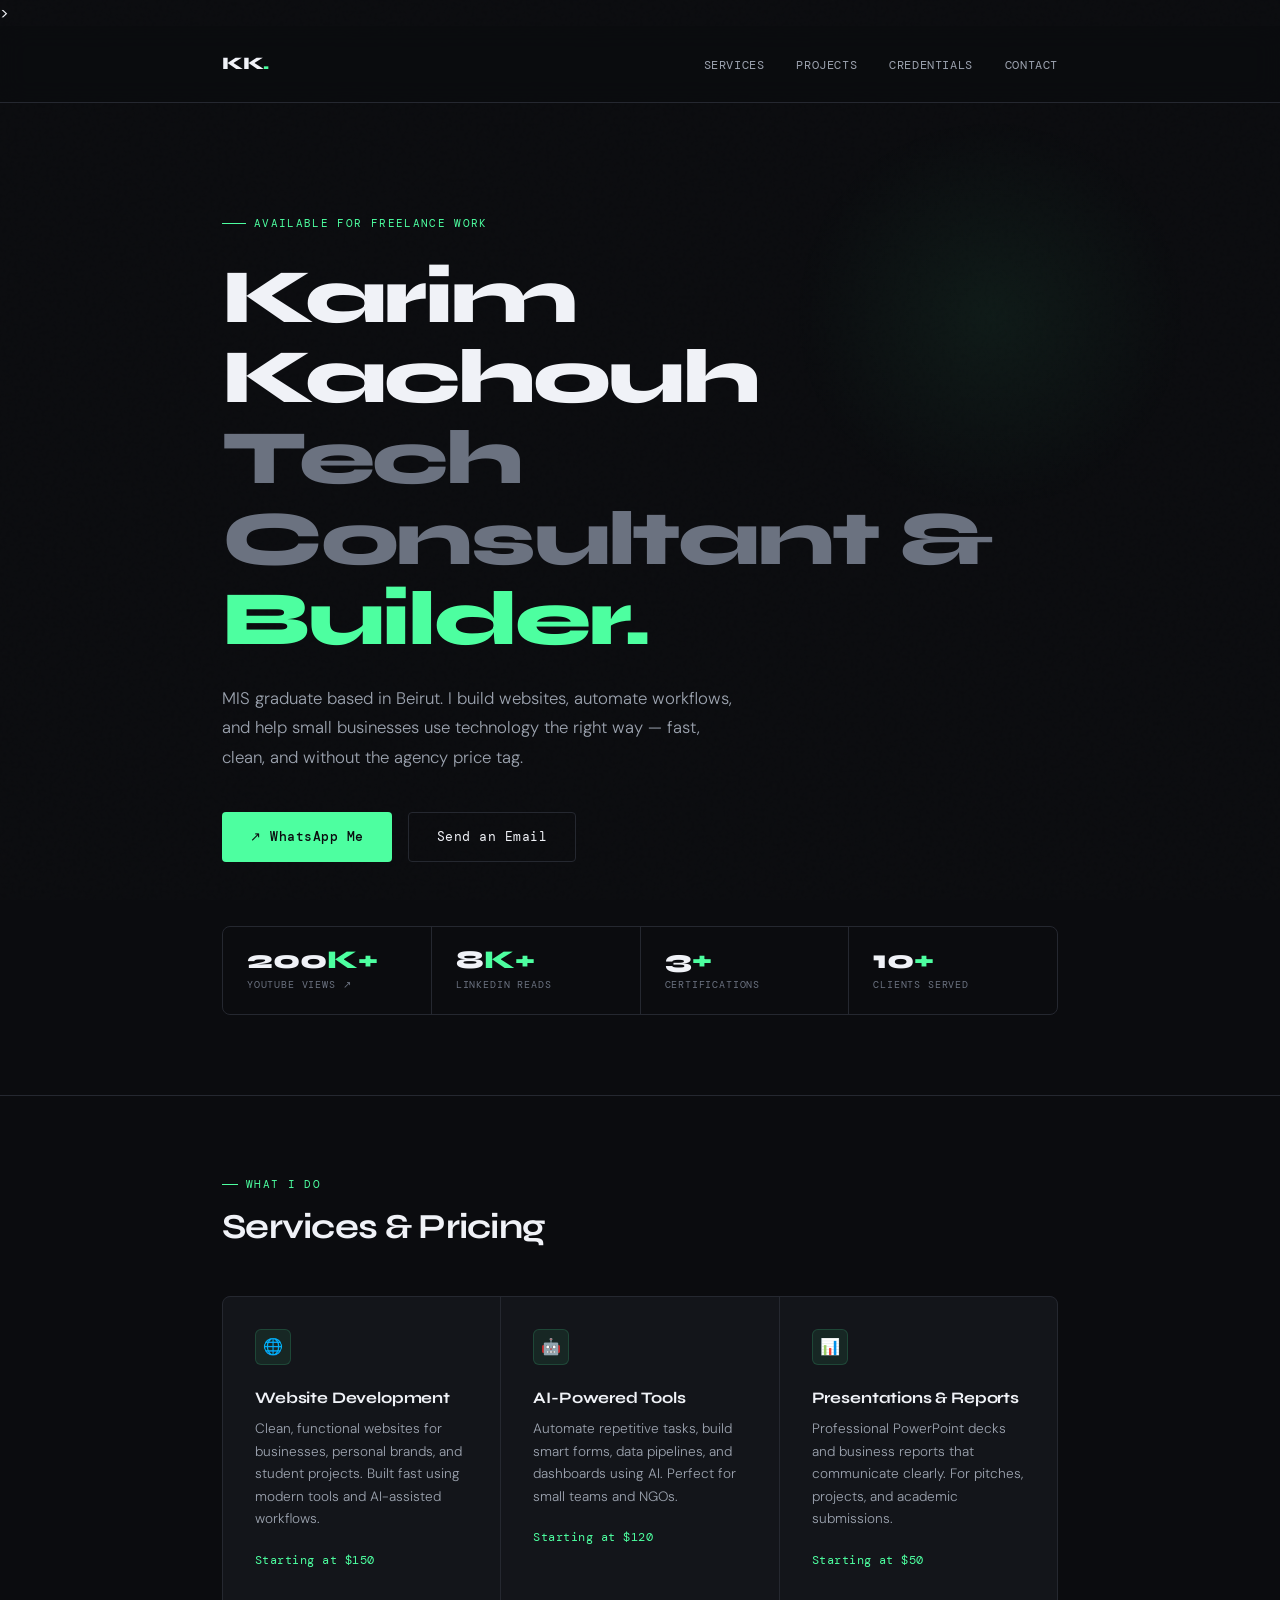
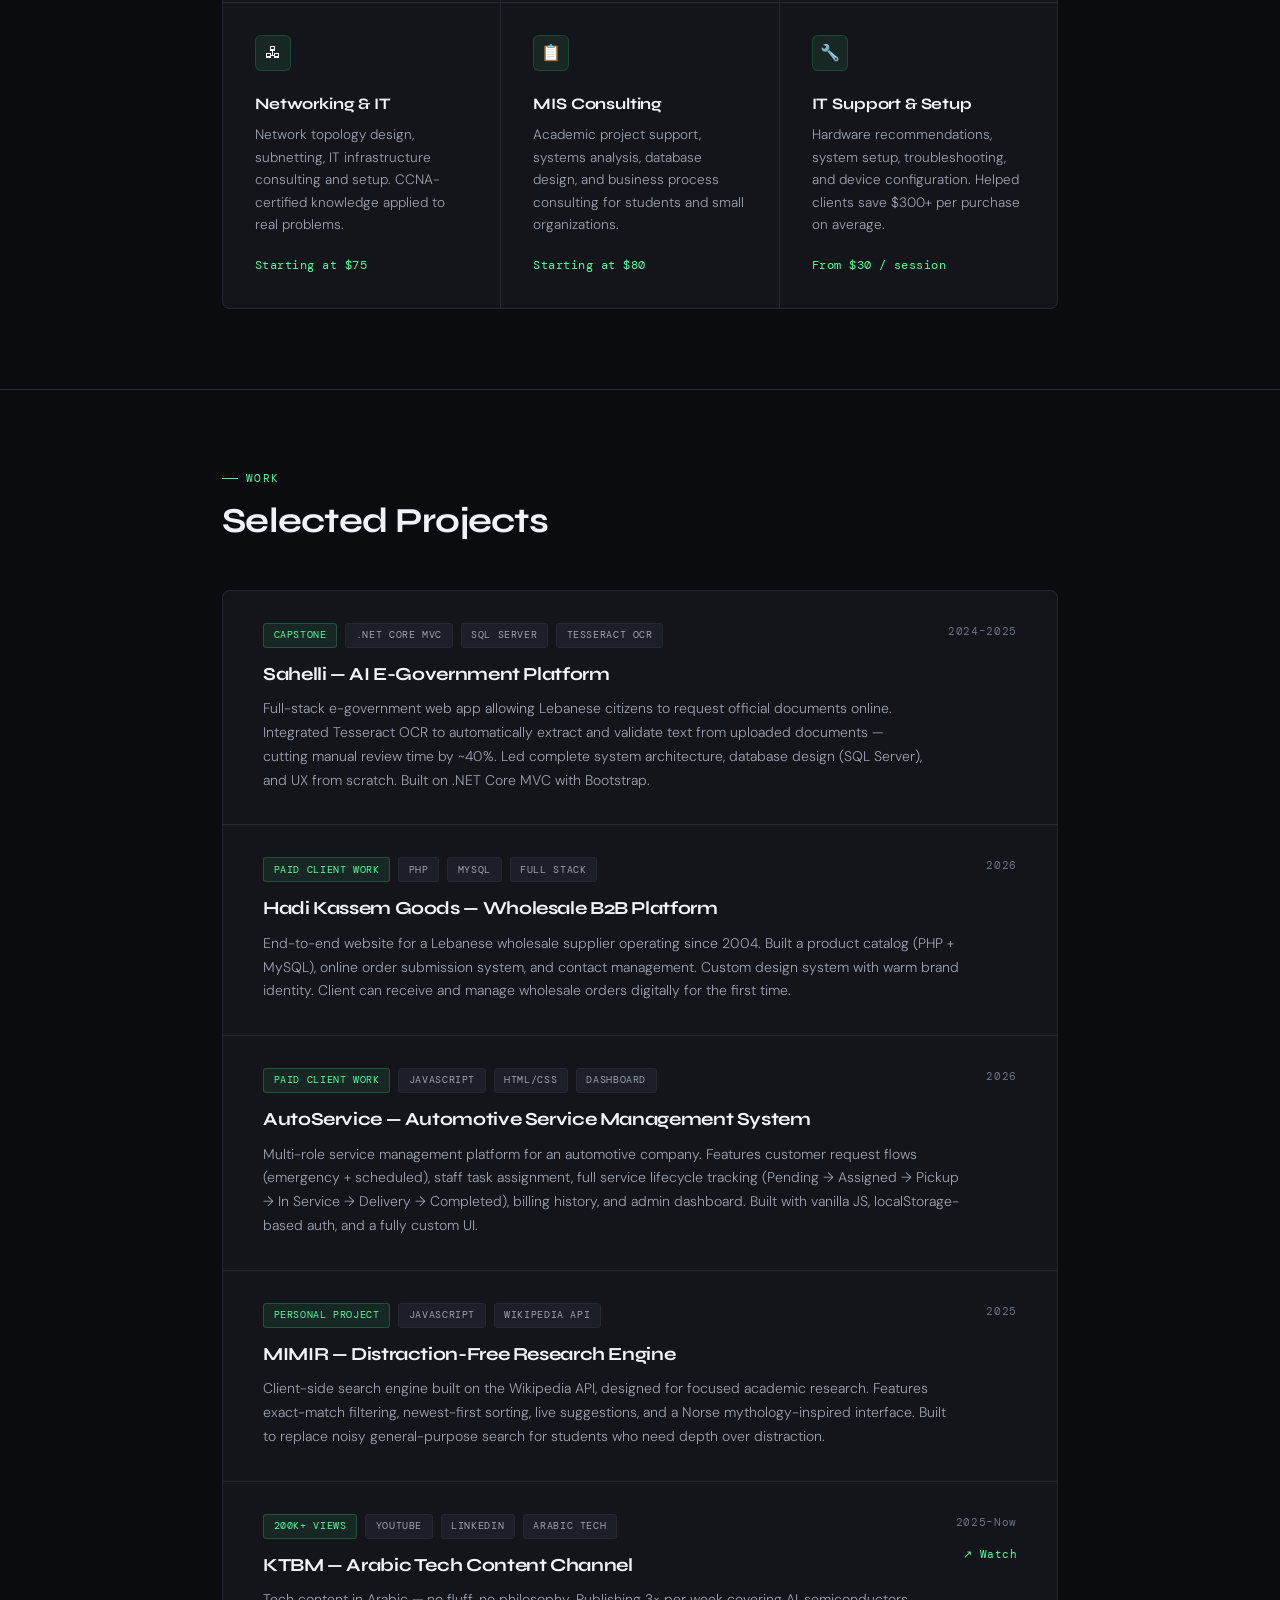
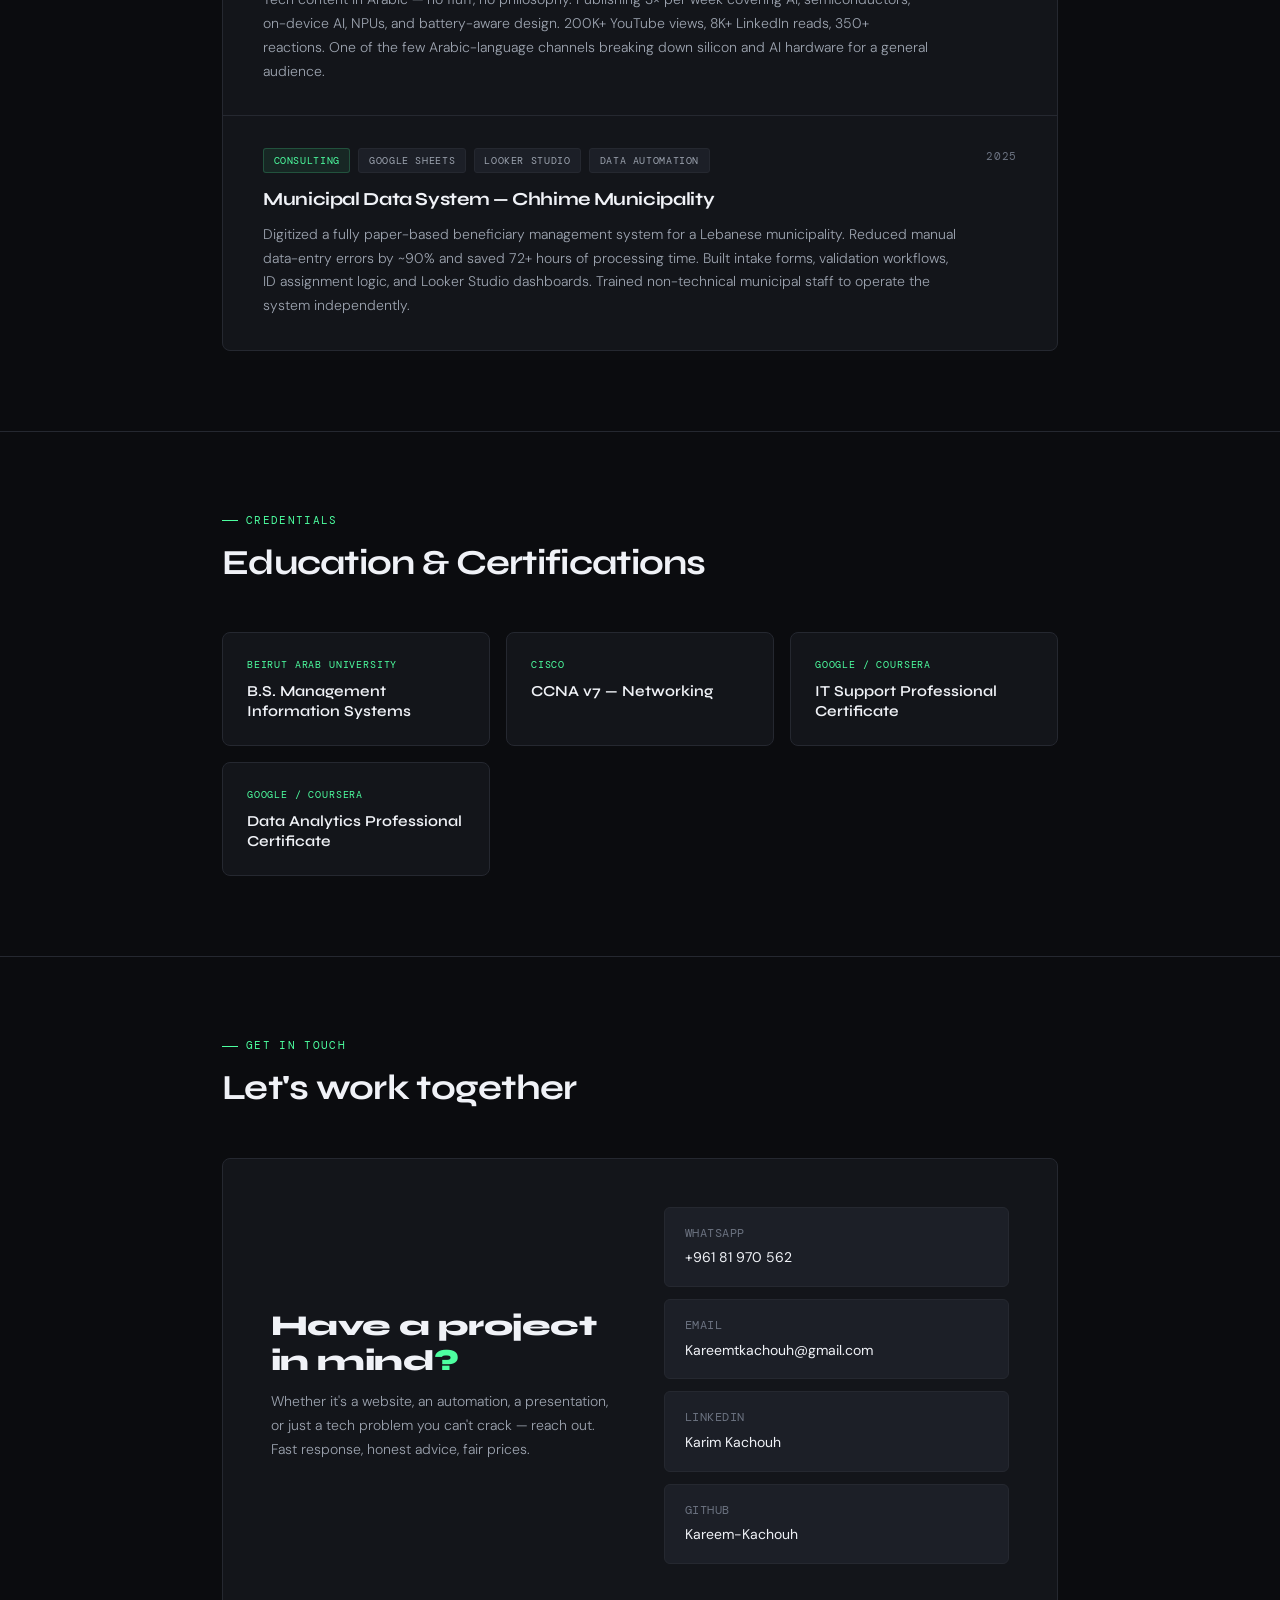
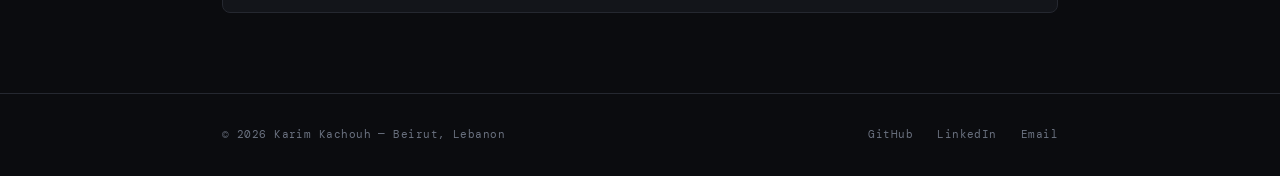
==== index.html @ 9928699d "Add files via upload" ====
<!DOCTYPE html>
<html lang="en">
<head>
<meta charset="UTF-8">
<meta name="viewport" content="width=device-width, initial-scale=1.0">
<title>Karim Kachouh — Tech Consultant</title>
<link rel="preconnect" href="https://fonts.googleapis.com">
<link href="https://fonts.googleapis.com/css2?family=Syne:wght@400;600;700;800&family=DM+Mono:ital,wght@0,400;0,500;1,400&family=DM+Sans:ital,wght@0,300;0,400;0,500;1,300&display=swap" rel="stylesheet">

<style>
  :root {
    --bg: #0B0C0F;
    --surface: #13151A;
    --surface2: #1C1F27;
    --border: #252830;
    --accent: #4DFFA0;
    --accent2: #4D9FFF;
    --text: #F0F2F7;
    --muted: #6B7280;
    --muted2: #9CA3AF;
  }

  *, *::before, *::after { box-sizing: border-box; margin: 0; padding: 0; }

  html { scroll-behavior: smooth; }

  body {
    background: var(--bg);
    color: var(--text);
    font-family: 'DM Sans', sans-serif;
    font-size: 16px;
    line-height: 1.6;
    overflow-x: hidden;
  }

  /* Noise overlay */
  body::before {
    content: '';
    position: fixed;
    inset: 0;
    background-image: url("data:image/svg+xml,%3Csvg viewBox='0 0 256 256' xmlns='http://www.w3.org/2000/svg'%3E%3Cfilter id='noise'%3E%3CfeTurbulence type='fractalNoise' baseFrequency='0.9' numOctaves='4' stitchTiles='stitch'/%3E%3C/filter%3E%3Crect width='100%25' height='100%25' filter='url(%23noise)' opacity='0.04'/%3E%3C/svg%3E");
    pointer-events: none;
    z-index: 0;
    opacity: 0.4;
  }

  .container {
    max-width: 900px;
    margin: 0 auto;
    padding: 0 2rem;
    position: relative;
    z-index: 1;
  }

  /* NAV */
  nav {
    padding: 1.5rem 0;
    border-bottom: 1px solid var(--border);
    position: sticky;
    top: 0;
    background: rgba(11,12,15,0.92);
    backdrop-filter: blur(12px);
    z-index: 100;
  }

  nav .container {
    display: flex;
    justify-content: space-between;
    align-items: center;
  }

  .nav-logo {
    font-family: 'Syne', sans-serif;
    font-weight: 800;
    font-size: 1.1rem;
    color: var(--text);
    text-decoration: none;
    letter-spacing: -0.02em;
  }

  .nav-logo span { color: var(--accent); }

  .nav-links {
    display: flex;
    gap: 2rem;
    list-style: none;
  }

  .nav-links a {
    font-family: 'DM Mono', monospace;
    font-size: 0.75rem;
    color: var(--muted2);
    text-decoration: none;
    letter-spacing: 0.05em;
    text-transform: uppercase;
    transition: color 0.2s;
  }

  .nav-links a:hover { color: var(--accent); }

  /* HERO */
  .hero {
    padding: 7rem 0 5rem;
    position: relative;
  }

  .hero-tag {
    font-family: 'DM Mono', monospace;
    font-size: 0.7rem;
    color: var(--accent);
    letter-spacing: 0.12em;
    text-transform: uppercase;
    margin-bottom: 1.5rem;
    display: flex;
    align-items: center;
    gap: 0.5rem;
  }

  .hero-tag::before {
    content: '';
    width: 24px;
    height: 1px;
    background: var(--accent);
    display: inline-block;
  }

  h1 {
    font-family: 'Syne', sans-serif;
    font-size: clamp(2.8rem, 6vw, 5rem);
    font-weight: 800;
    line-height: 1.05;
    letter-spacing: -0.03em;
    margin-bottom: 1.5rem;
  }

  h1 .line2 {
    color: var(--muted);
  }

  h1 .highlight {
    color: var(--accent);
    position: relative;
  }

  .hero-desc {
    font-size: 1.05rem;
    color: var(--muted2);
    max-width: 520px;
    line-height: 1.75;
    margin-bottom: 2.5rem;
    font-weight: 300;
  }

  .hero-cta {
    display: flex;
    gap: 1rem;
    flex-wrap: wrap;
  }

  .btn-primary {
    display: inline-flex;
    align-items: center;
    gap: 0.5rem;
    background: var(--accent);
    color: #0B0C0F;
    font-family: 'DM Mono', monospace;
    font-size: 0.8rem;
    font-weight: 500;
    letter-spacing: 0.04em;
    padding: 0.85rem 1.75rem;
    border-radius: 4px;
    text-decoration: none;
    transition: all 0.2s;
  }

  .btn-primary:hover {
    background: #33FF8A;
    transform: translateY(-1px);
  }

  .btn-secondary {
    display: inline-flex;
    align-items: center;
    gap: 0.5rem;
    background: transparent;
    color: var(--text);
    font-family: 'DM Mono', monospace;
    font-size: 0.8rem;
    letter-spacing: 0.04em;
    padding: 0.85rem 1.75rem;
    border-radius: 4px;
    border: 1px solid var(--border);
    text-decoration: none;
    transition: all 0.2s;
  }

  .btn-secondary:hover {
    border-color: var(--muted2);
    transform: translateY(-1px);
  }

  /* STATS BAR */
  .stats-bar {
    display: flex;
    gap: 0;
    margin-top: 4rem;
    border: 1px solid var(--border);
    border-radius: 8px;
    overflow: hidden;
  }

  .stat {
    flex: 1;
    padding: 1.25rem 1.5rem;
    border-right: 1px solid var(--border);
  }

  .stat:last-child { border-right: none; }

  .stat-number {
    font-family: 'Syne', sans-serif;
    font-size: 1.6rem;
    font-weight: 800;
    color: var(--text);
    line-height: 1;
    margin-bottom: 0.3rem;
  }

  .stat-number span { color: var(--accent); }

  .stat-label {
    font-family: 'DM Mono', monospace;
    font-size: 0.65rem;
    color: var(--muted);
    text-transform: uppercase;
    letter-spacing: 0.08em;
  }

  /* SECTIONS */
  section {
    padding: 5rem 0;
    border-top: 1px solid var(--border);
  }

  .section-label {
    font-family: 'DM Mono', monospace;
    font-size: 0.7rem;
    color: var(--accent);
    letter-spacing: 0.12em;
    text-transform: uppercase;
    margin-bottom: 0.75rem;
    display: flex;
    align-items: center;
    gap: 0.5rem;
  }

  .section-label::before {
    content: '';
    width: 16px;
    height: 1px;
    background: var(--accent);
  }

  h2 {
    font-family: 'Syne', sans-serif;
    font-size: clamp(1.6rem, 3vw, 2.2rem);
    font-weight: 700;
    letter-spacing: -0.02em;
    margin-bottom: 3rem;
    line-height: 1.2;
  }

  /* SERVICES */
  .services-grid {
    display: grid;
    grid-template-columns: repeat(auto-fit, minmax(260px, 1fr));
    gap: 1px;
    background: var(--border);
    border: 1px solid var(--border);
    border-radius: 8px;
    overflow: hidden;
  }

  .service-card {
    background: var(--surface);
    padding: 2rem;
    transition: background 0.2s;
    position: relative;
  }

  .service-card:hover { background: var(--surface2); }

  .service-icon {
    width: 36px;
    height: 36px;
    border-radius: 6px;
    background: rgba(77,255,160,0.08);
    border: 1px solid rgba(77,255,160,0.15);
    display: flex;
    align-items: center;
    justify-content: center;
    margin-bottom: 1.25rem;
    font-size: 1rem;
  }

  .service-name {
    font-family: 'Syne', sans-serif;
    font-size: 1rem;
    font-weight: 700;
    margin-bottom: 0.5rem;
    letter-spacing: -0.01em;
  }

  .service-desc {
    font-size: 0.85rem;
    color: var(--muted2);
    line-height: 1.65;
    margin-bottom: 1.25rem;
    font-weight: 300;
  }

  .service-price {
    font-family: 'DM Mono', monospace;
    font-size: 0.75rem;
    color: var(--accent);
    letter-spacing: 0.04em;
  }

  /* PROJECTS */
  .projects-list {
    display: flex;
    flex-direction: column;
    gap: 1px;
    background: var(--border);
    border: 1px solid var(--border);
    border-radius: 8px;
    overflow: hidden;
  }

  .project-card {
    background: var(--surface);
    padding: 2rem 2.5rem;
    display: grid;
    grid-template-columns: 1fr auto;
    gap: 1.5rem;
    align-items: start;
    transition: background 0.2s;
    cursor: default;
  }

  .project-card:hover { background: var(--surface2); }

  .project-tag-row {
    display: flex;
    gap: 0.5rem;
    flex-wrap: wrap;
    margin-bottom: 0.75rem;
  }

  .tag {
    font-family: 'DM Mono', monospace;
    font-size: 0.65rem;
    letter-spacing: 0.06em;
    text-transform: uppercase;
    padding: 0.2rem 0.6rem;
    border-radius: 3px;
    background: var(--surface2);
    color: var(--muted2);
    border: 1px solid var(--border);
  }

  .tag.featured {
    background: rgba(77,255,160,0.08);
    color: var(--accent);
    border-color: rgba(77,255,160,0.2);
  }

  .project-name {
    font-family: 'Syne', sans-serif;
    font-size: 1.15rem;
    font-weight: 700;
    letter-spacing: -0.02em;
    margin-bottom: 0.5rem;
  }

  .project-desc {
    font-size: 0.875rem;
    color: var(--muted2);
    line-height: 1.7;
    font-weight: 300;
  }

  .project-meta {
    text-align: right;
    flex-shrink: 0;
  }

  .project-year {
    font-family: 'DM Mono', monospace;
    font-size: 0.7rem;
    color: var(--muted);
    letter-spacing: 0.06em;
  }

  /* CREDENTIALS */
  .creds-grid {
    display: grid;
    grid-template-columns: repeat(auto-fit, minmax(220px, 1fr));
    gap: 1rem;
  }

  .cred-card {
    background: var(--surface);
    border: 1px solid var(--border);
    border-radius: 8px;
    padding: 1.5rem;
    transition: border-color 0.2s;
  }

  .cred-card:hover { border-color: rgba(77,255,160,0.3); }

  .cred-issuer {
    font-family: 'DM Mono', monospace;
    font-size: 0.65rem;
    color: var(--accent);
    letter-spacing: 0.08em;
    text-transform: uppercase;
    margin-bottom: 0.5rem;
  }

  .cred-name {
    font-family: 'Syne', sans-serif;
    font-size: 0.95rem;
    font-weight: 600;
    line-height: 1.3;
  }

  /* CONTACT */
  .contact-block {
    background: var(--surface);
    border: 1px solid var(--border);
    border-radius: 8px;
    padding: 3rem;
    display: grid;
    grid-template-columns: 1fr 1fr;
    gap: 3rem;
    align-items: center;
  }

  .contact-heading {
    font-family: 'Syne', sans-serif;
    font-size: 1.8rem;
    font-weight: 800;
    letter-spacing: -0.02em;
    line-height: 1.2;
    margin-bottom: 0.75rem;
  }

  .contact-heading span { color: var(--accent); }

  .contact-sub {
    font-size: 0.875rem;
    color: var(--muted2);
    line-height: 1.7;
    font-weight: 300;
  }

  .contact-links {
    display: flex;
    flex-direction: column;
    gap: 0.75rem;
  }

  .contact-link {
    display: flex;
    align-items: center;
    gap: 1rem;
    padding: 1rem 1.25rem;
    background: var(--surface2);
    border: 1px solid var(--border);
    border-radius: 6px;
    text-decoration: none;
    color: var(--text);
    transition: all 0.2s;
  }

  .contact-link:hover {
    border-color: rgba(77,255,160,0.3);
    transform: translateX(4px);
  }

  .contact-link-icon {
    font-size: 1.1rem;
    width: 20px;
    text-align: center;
  }

  .contact-link-label {
    font-family: 'DM Mono', monospace;
    font-size: 0.75rem;
    color: var(--muted);
    letter-spacing: 0.04em;
    text-transform: uppercase;
    display: block;
    margin-bottom: 0.1rem;
  }

  .contact-link-value {
    font-size: 0.875rem;
    color: var(--text);
  }

  /* FOOTER */
  footer {
    padding: 2rem 0;
    border-top: 1px solid var(--border);
  }

  footer .container {
    display: flex;
    justify-content: space-between;
    align-items: center;
  }

  .footer-copy {
    font-family: 'DM Mono', monospace;
    font-size: 0.7rem;
    color: var(--muted);
    letter-spacing: 0.04em;
  }

  .footer-links {
    display: flex;
    gap: 1.5rem;
  }

  .footer-links a {
    font-family: 'DM Mono', monospace;
    font-size: 0.7rem;
    color: var(--muted);
    text-decoration: none;
    letter-spacing: 0.04em;
    transition: color 0.2s;
  }

  .footer-links a:hover { color: var(--accent); }

  /* ANIMATIONS */
  @keyframes fadeUp {
    from { opacity: 0; transform: translateY(20px); }
    to { opacity: 1; transform: translateY(0); }
  }

  .hero > .container > * {
    animation: fadeUp 0.6s ease forwards;
    opacity: 0;
  }

  .hero > .container > *:nth-child(1) { animation-delay: 0.1s; }
  .hero > .container > *:nth-child(2) { animation-delay: 0.2s; }
  .hero > .container > *:nth-child(3) { animation-delay: 0.3s; }
  .hero > .container > *:nth-child(4) { animation-delay: 0.4s; }
  .hero > .container > *:nth-child(5) { animation-delay: 0.5s; }

  /* GLOW */
  .glow-dot {
    position: absolute;
    width: 400px;
    height: 400px;
    border-radius: 50%;
    background: radial-gradient(circle, rgba(77,255,160,0.06) 0%, transparent 70%);
    top: -100px;
    right: -100px;
    pointer-events: none;
  }

  @media (max-width: 640px) {
    .stats-bar { flex-wrap: wrap; }
    .stat { border-right: none; border-bottom: 1px solid var(--border); min-width: 50%; }
    .contact-block { grid-template-columns: 1fr; }
    .project-card { grid-template-columns: 1fr; }
    .project-meta { text-align: left; }
    nav .nav-links { display: none; }
  }
</style>>
</head>
<body>

<nav>
  <div class="container">
    <a href="#" class="nav-logo">KK<span>.</span></a>
    <ul class="nav-links">
      <li><a href="#services">Services</a></li>
      <li><a href="#projects">Projects</a></li>
      <li><a href="#credentials">Credentials</a></li>
      <li><a href="#contact">Contact</a></li>
    </ul>
  </div>
</nav>

<div class="hero">
  <div class="container" style="position:relative">
    <div class="glow-dot"></div>
    <div class="hero-tag">Available for freelance work</div>
    <h1>
      Karim Kachouh<br>
      <span class="line2">Tech Consultant &</span><br>
      <span class="highlight">Builder.</span>
    </h1>
    <p class="hero-desc">
      MIS graduate based in Beirut. I build websites, automate workflows, and help small businesses use technology the right way — fast, clean, and without the agency price tag.
    </p>
    <div class="hero-cta">
      <a href="https://wa.me/96181970562" class="btn-primary" target="_blank">
        ↗ WhatsApp Me
      </a>
      <a href="mailto:Kareemtkachouh@gmail.com" class="btn-secondary">
        Send an Email
      </a>
    </div>
    <div class="stats-bar">
      <div class="stat" style="cursor:pointer" onclick="window.open('https://www.youtube.com/@K-TBM','_blank')">
        <div class="stat-number">200<span>K+</span></div>
        <div class="stat-label">YouTube Views ↗</div>
      </div>
      <div class="stat">
        <div class="stat-number">8<span>K+</span></div>
        <div class="stat-label">LinkedIn Reads</div>
      </div>
      <div class="stat">
        <div class="stat-number">3<span>+</span></div>
        <div class="stat-label">Certifications</div>
      </div>
      <div class="stat">
        <div class="stat-number">10<span>+</span></div>
        <div class="stat-label">Clients Served</div>
      </div>
    </div>
  </div>
</div>

<!-- SERVICES -->
<section id="services">
  <div class="container">
    <div class="section-label">What I do</div>
    <h2>Services & Pricing</h2>
    <div class="services-grid">
      <div class="service-card">
        <div class="service-icon">🌐</div>
        <div class="service-name">Website Development</div>
        <div class="service-desc">Clean, functional websites for businesses, personal brands, and student projects. Built fast using modern tools and AI-assisted workflows.</div>
        <div class="service-price">Starting at $150</div>
      </div>
      <div class="service-card">
        <div class="service-icon">🤖</div>
        <div class="service-name">AI-Powered Tools</div>
        <div class="service-desc">Automate repetitive tasks, build smart forms, data pipelines, and dashboards using AI. Perfect for small teams and NGOs.</div>
        <div class="service-price">Starting at $120</div>
      </div>
      <div class="service-card">
        <div class="service-icon">📊</div>
        <div class="service-name">Presentations & Reports</div>
        <div class="service-desc">Professional PowerPoint decks and business reports that communicate clearly. For pitches, projects, and academic submissions.</div>
        <div class="service-price">Starting at $50</div>
      </div>
      <div class="service-card">
        <div class="service-icon">🖧</div>
        <div class="service-name">Networking & IT</div>
        <div class="service-desc">Network topology design, subnetting, IT infrastructure consulting and setup. CCNA-certified knowledge applied to real problems.</div>
        <div class="service-price">Starting at $75</div>
      </div>
      <div class="service-card">
        <div class="service-icon">📋</div>
        <div class="service-name">MIS Consulting</div>
        <div class="service-desc">Academic project support, systems analysis, database design, and business process consulting for students and small organizations.</div>
        <div class="service-price">Starting at $80</div>
      </div>
      <div class="service-card">
        <div class="service-icon">🔧</div>
        <div class="service-name">IT Support & Setup</div>
        <div class="service-desc">Hardware recommendations, system setup, troubleshooting, and device configuration. Helped clients save $300+ per purchase on average.</div>
        <div class="service-price">From $30 / session</div>
      </div>
    </div>
  </div>
</section>

<!-- PROJECTS -->
<section id="projects">
  <div class="container">
    <div class="section-label">Work</div>
    <h2>Selected Projects</h2>
    <div class="projects-list">

      <div class="project-card">
        <div>
          <div class="project-tag-row">
            <span class="tag featured">Capstone</span>
            <span class="tag">.NET Core MVC</span>
            <span class="tag">SQL Server</span>
            <span class="tag">Tesseract OCR</span>
          </div>
          <div class="project-name">Sahelli — AI E-Government Platform</div>
          <div class="project-desc">Full-stack e-government web app allowing Lebanese citizens to request official documents online. Integrated Tesseract OCR to automatically extract and validate text from uploaded documents — cutting manual review time by ~40%. Led complete system architecture, database design (SQL Server), and UX from scratch. Built on .NET Core MVC with Bootstrap.</div>
        </div>
        <div class="project-meta">
          <div class="project-year">2024–2025</div>
        </div>
      </div>

      <div class="project-card">
        <div>
          <div class="project-tag-row">
            <span class="tag featured">Paid Client Work</span>
            <span class="tag">PHP</span>
            <span class="tag">MySQL</span>
            <span class="tag">Full Stack</span>
          </div>
          <div class="project-name">Hadi Kassem Goods — Wholesale B2B Platform</div>
          <div class="project-desc">End-to-end website for a Lebanese wholesale supplier operating since 2004. Built a product catalog (PHP + MySQL), online order submission system, and contact management. Custom design system with warm brand identity. Client can receive and manage wholesale orders digitally for the first time.</div>
        </div>
        <div class="project-meta">
          <div class="project-year">2026</div>
        </div>
      </div>

      <div class="project-card">
        <div>
          <div class="project-tag-row">
            <span class="tag featured">Paid Client Work</span>
            <span class="tag">JavaScript</span>
            <span class="tag">HTML/CSS</span>
            <span class="tag">Dashboard</span>
          </div>
          <div class="project-name">AutoService — Automotive Service Management System</div>
          <div class="project-desc">Multi-role service management platform for an automotive company. Features customer request flows (emergency + scheduled), staff task assignment, full service lifecycle tracking (Pending → Assigned → Pickup → In Service → Delivery → Completed), billing history, and admin dashboard. Built with vanilla JS, localStorage-based auth, and a fully custom UI.</div>
        </div>
        <div class="project-meta">
          <div class="project-year">2026</div>
        </div>
      </div>

      <div class="project-card">
        <div>
          <div class="project-tag-row">
            <span class="tag featured">Personal Project</span>
            <span class="tag">JavaScript</span>
            <span class="tag">Wikipedia API</span>
          </div>
          <div class="project-name">MIMIR — Distraction-Free Research Engine</div>
          <div class="project-desc">Client-side search engine built on the Wikipedia API, designed for focused academic research. Features exact-match filtering, newest-first sorting, live suggestions, and a Norse mythology-inspired interface. Built to replace noisy general-purpose search for students who need depth over distraction.</div>
        </div>
        <div class="project-meta">
          <div class="project-year">2025</div>
        </div>
      </div>

      <div class="project-card">
        <div>
          <div class="project-tag-row">
            <span class="tag featured">200K+ Views</span>
            <span class="tag">YouTube</span>
            <span class="tag">LinkedIn</span>
            <span class="tag">Arabic Tech</span>
          </div>
          <div class="project-name">KTBM — Arabic Tech Content Channel</div>
          <div class="project-desc">Tech content in Arabic — no fluff, no philosophy. Publishing 3× per week covering AI, semiconductors, on-device AI, NPUs, and battery-aware design. 200K+ YouTube views, 8K+ LinkedIn reads, 350+ reactions. One of the few Arabic-language channels breaking down silicon and AI hardware for a general audience.</div>
        </div>
        <div class="project-meta">
          <div class="project-year" style="margin-bottom:8px">2025–Now</div>
          <a href="https://www.youtube.com/@K-TBM" target="_blank" style="font-family:'DM Mono',monospace;font-size:0.7rem;color:var(--accent);text-decoration:none;letter-spacing:0.04em;">↗ Watch</a>
        </div>
      </div>

      <div class="project-card">
        <div>
          <div class="project-tag-row">
            <span class="tag featured">Consulting</span>
            <span class="tag">Google Sheets</span>
            <span class="tag">Looker Studio</span>
            <span class="tag">Data Automation</span>
          </div>
          <div class="project-name">Municipal Data System — Chhime Municipality</div>
          <div class="project-desc">Digitized a fully paper-based beneficiary management system for a Lebanese municipality. Reduced manual data-entry errors by ~90% and saved 72+ hours of processing time. Built intake forms, validation workflows, ID assignment logic, and Looker Studio dashboards. Trained non-technical municipal staff to operate the system independently.</div>
        </div>
        <div class="project-meta">
          <div class="project-year">2025</div>
        </div>
      </div>

    </div>
  </div>
</section>

<!-- CREDENTIALS -->
<section id="credentials">
  <div class="container">
    <div class="section-label">Credentials</div>
    <h2>Education & Certifications</h2>
    <div class="creds-grid">
      <div class="cred-card">
        <div class="cred-issuer">Beirut Arab University</div>
        <div class="cred-name">B.S. Management Information Systems</div>
      </div>
      <div class="cred-card">
        <div class="cred-issuer">Cisco</div>
        <div class="cred-name">CCNA v7 — Networking</div>
      </div>
      <div class="cred-card">
        <div class="cred-issuer">Google / Coursera</div>
        <div class="cred-name">IT Support Professional Certificate</div>
      </div>
      <div class="cred-card">
        <div class="cred-issuer">Google / Coursera</div>
        <div class="cred-name">Data Analytics Professional Certificate</div>
      </div>
    </div>
  </div>
</section>

<!-- CONTACT -->
<section id="contact">
  <div class="container">
    <div class="section-label">Get in touch</div>
    <h2>Let's work together</h2>
    <div class="contact-block">
      <div>
        <div class="contact-heading">Have a project<br>in mind<span>?</span></div>
        <p class="contact-sub">Whether it's a website, an automation, a presentation, or just a tech problem you can't crack — reach out. Fast response, honest advice, fair prices.</p>
      </div>
      <div class="contact-links">
        <a href="https://wa.me/96181970562" class="contact-link" target="_blank">
          <div>
            <span class="contact-link-label">WhatsApp</span>
            <span class="contact-link-value">+961 81 970 562</span>
          </div>
        </a>
        <a href="mailto:Kareemtkachouh@gmail.com" class="contact-link">
          <div>
            <span class="contact-link-label">Email</span>
            <span class="contact-link-value">Kareemtkachouh@gmail.com</span>
          </div>
        </a>
        <a href="https://www.linkedin.com/in/karim-kachouh-17b1211aa" class="contact-link" target="_blank">
          <div>
            <span class="contact-link-label">LinkedIn</span>
            <span class="contact-link-value">Karim Kachouh</span>
          </div>
        </a>
        <a href="https://github.com/Kareem-Kachouh" class="contact-link" target="_blank">
          <div>
            <span class="contact-link-label">GitHub</span>
            <span class="contact-link-value">Kareem-Kachouh</span>
          </div>
        </a>
      </div>
    </div>
  </div>
</section>

<footer>
  <div class="container">
    <span class="footer-copy">© 2026 Karim Kachouh — Beirut, Lebanon</span>
    <div class="footer-links">
      <a href="https://github.com/Kareem-Kachouh" target="_blank">GitHub</a>
      <a href="https://www.linkedin.com/in/karim-kachouh-17b1211aa" target="_blank">LinkedIn</a>
      <a href="mailto:Kareemtkachouh@gmail.com">Email</a>
    </div>
  </div>
</footer>

</body>
</html>
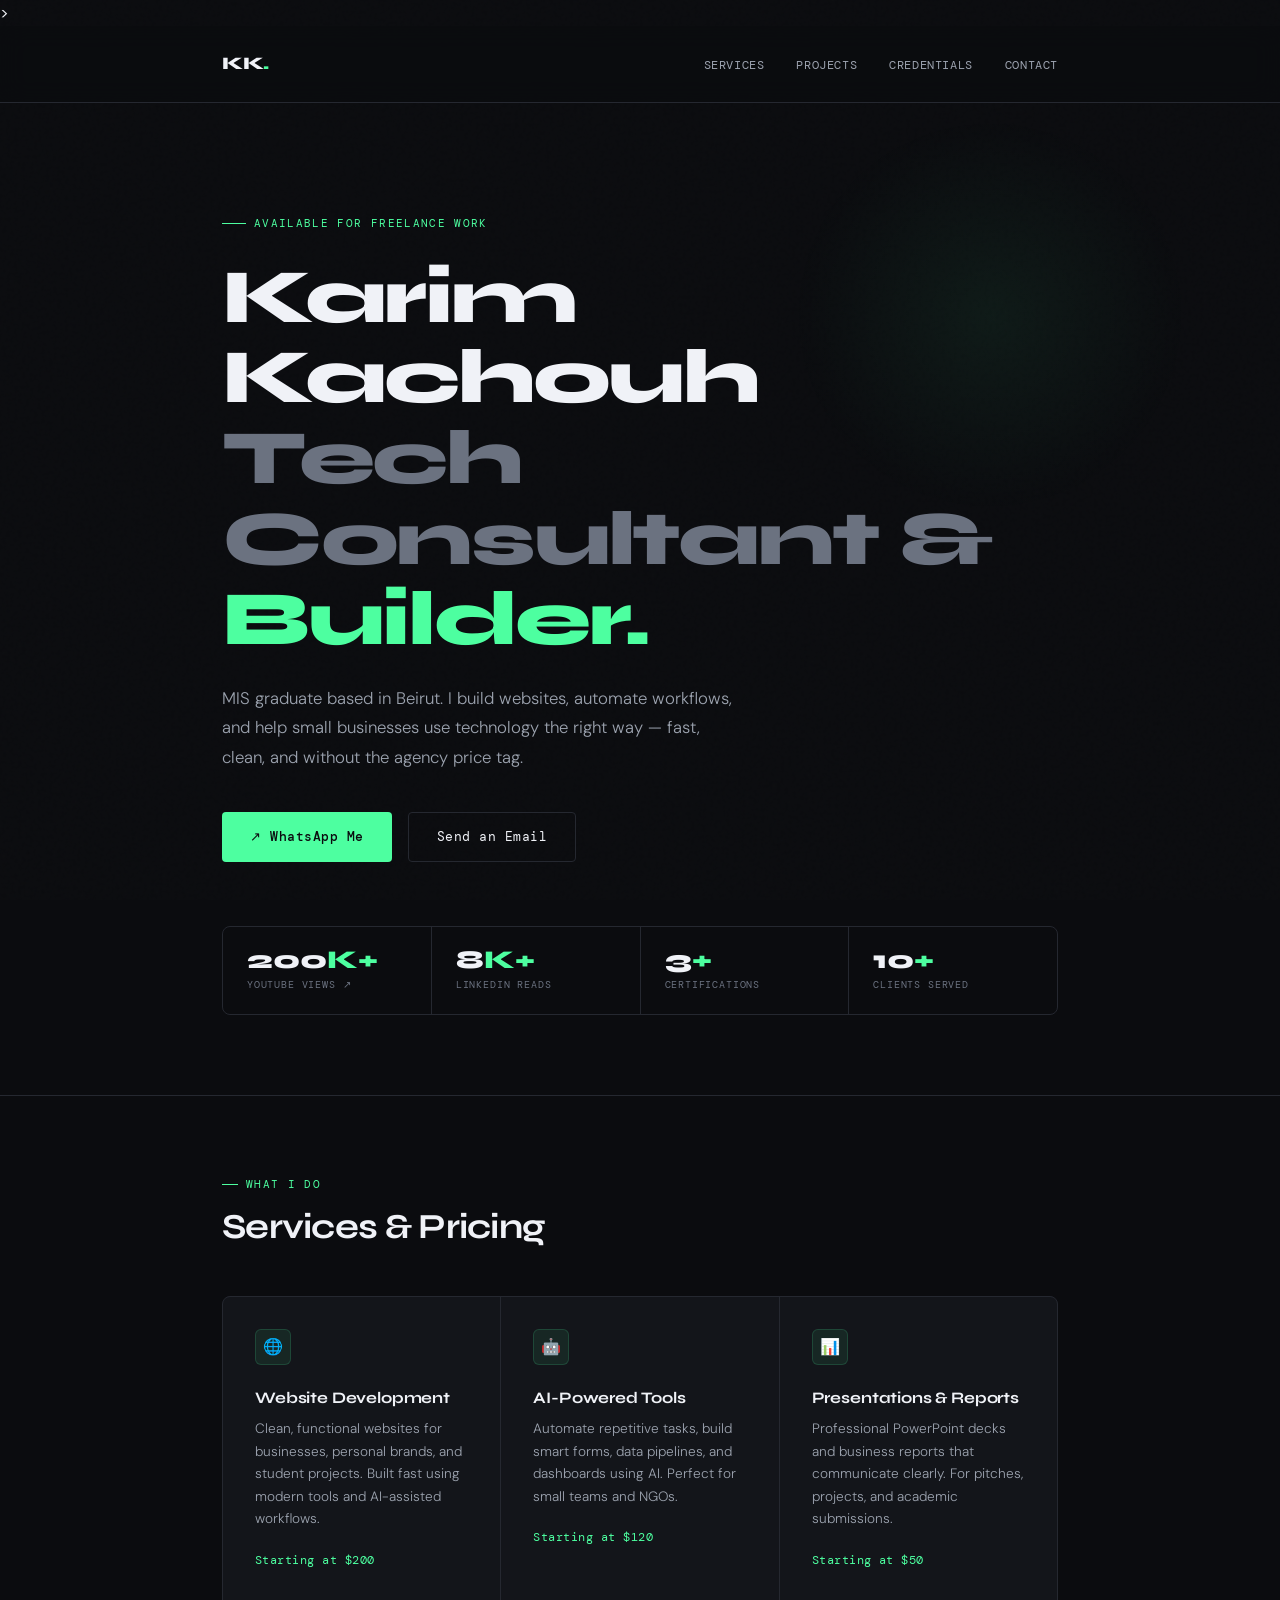
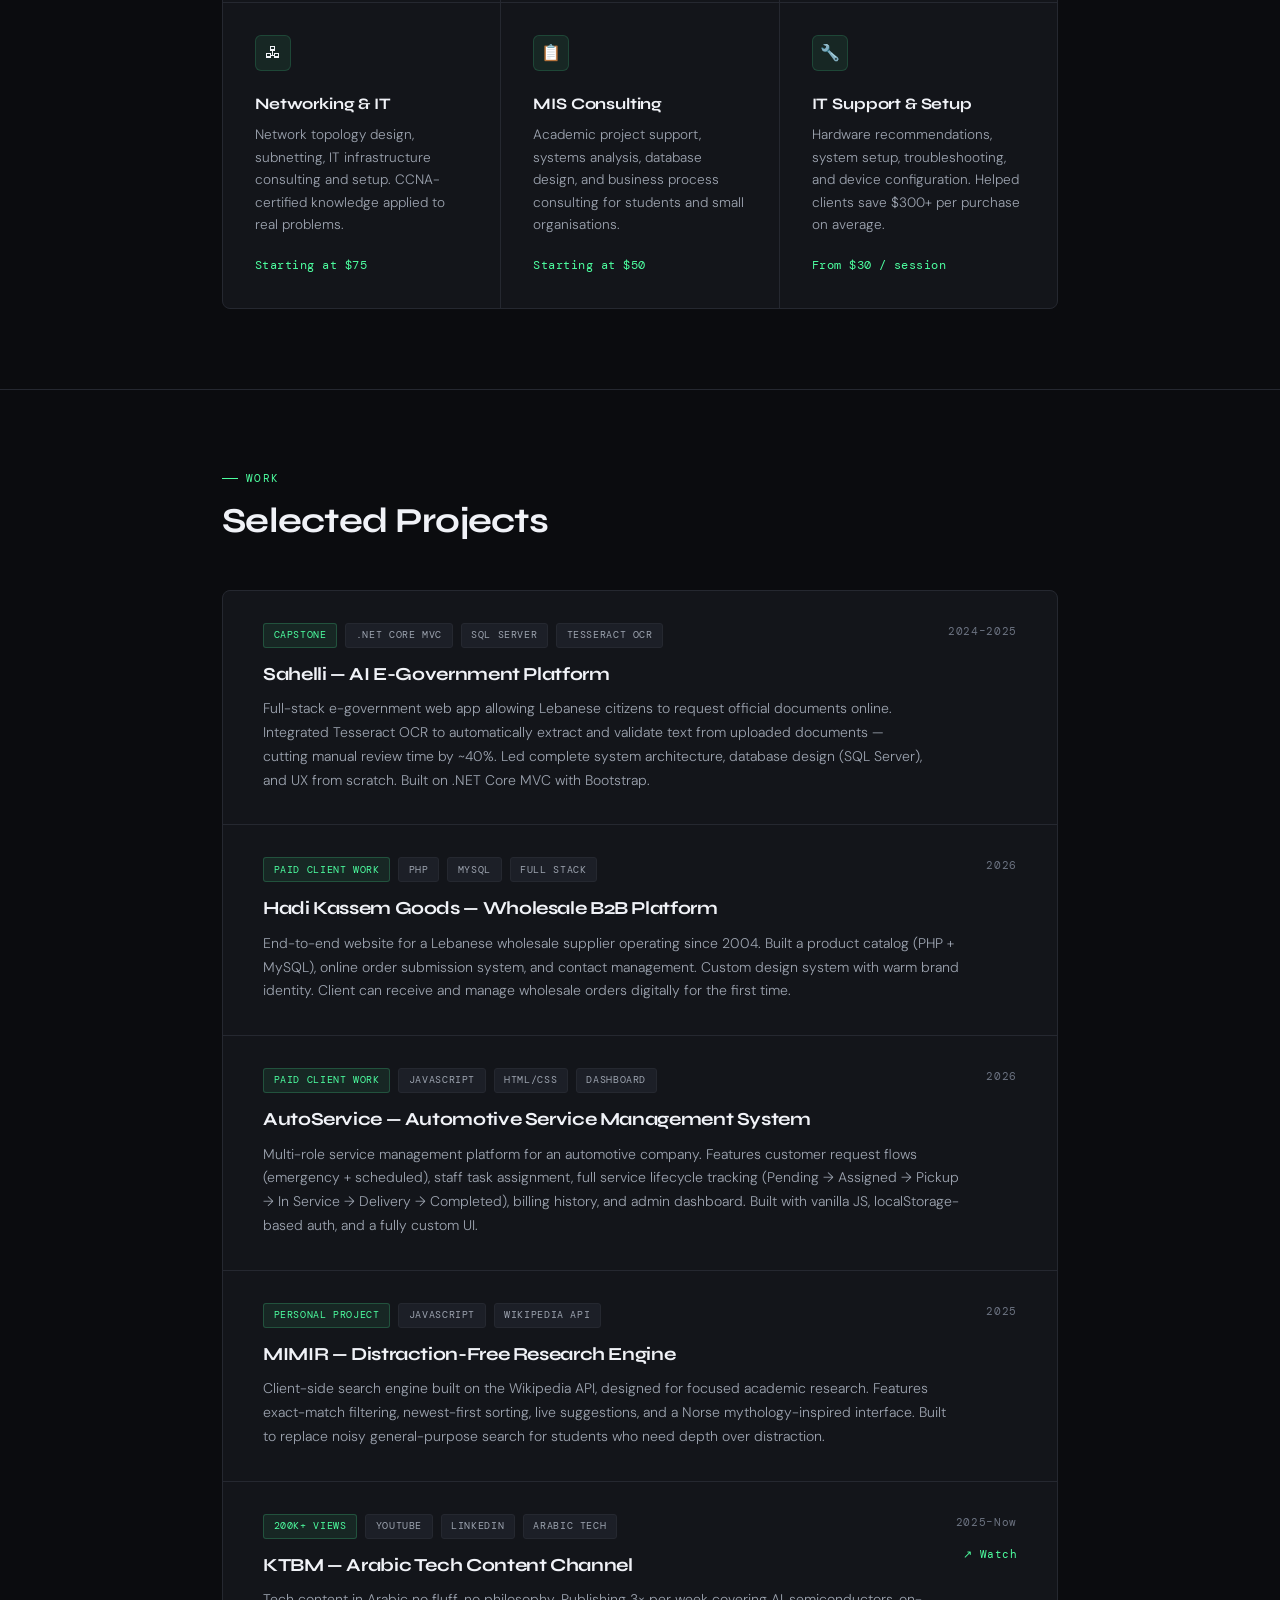
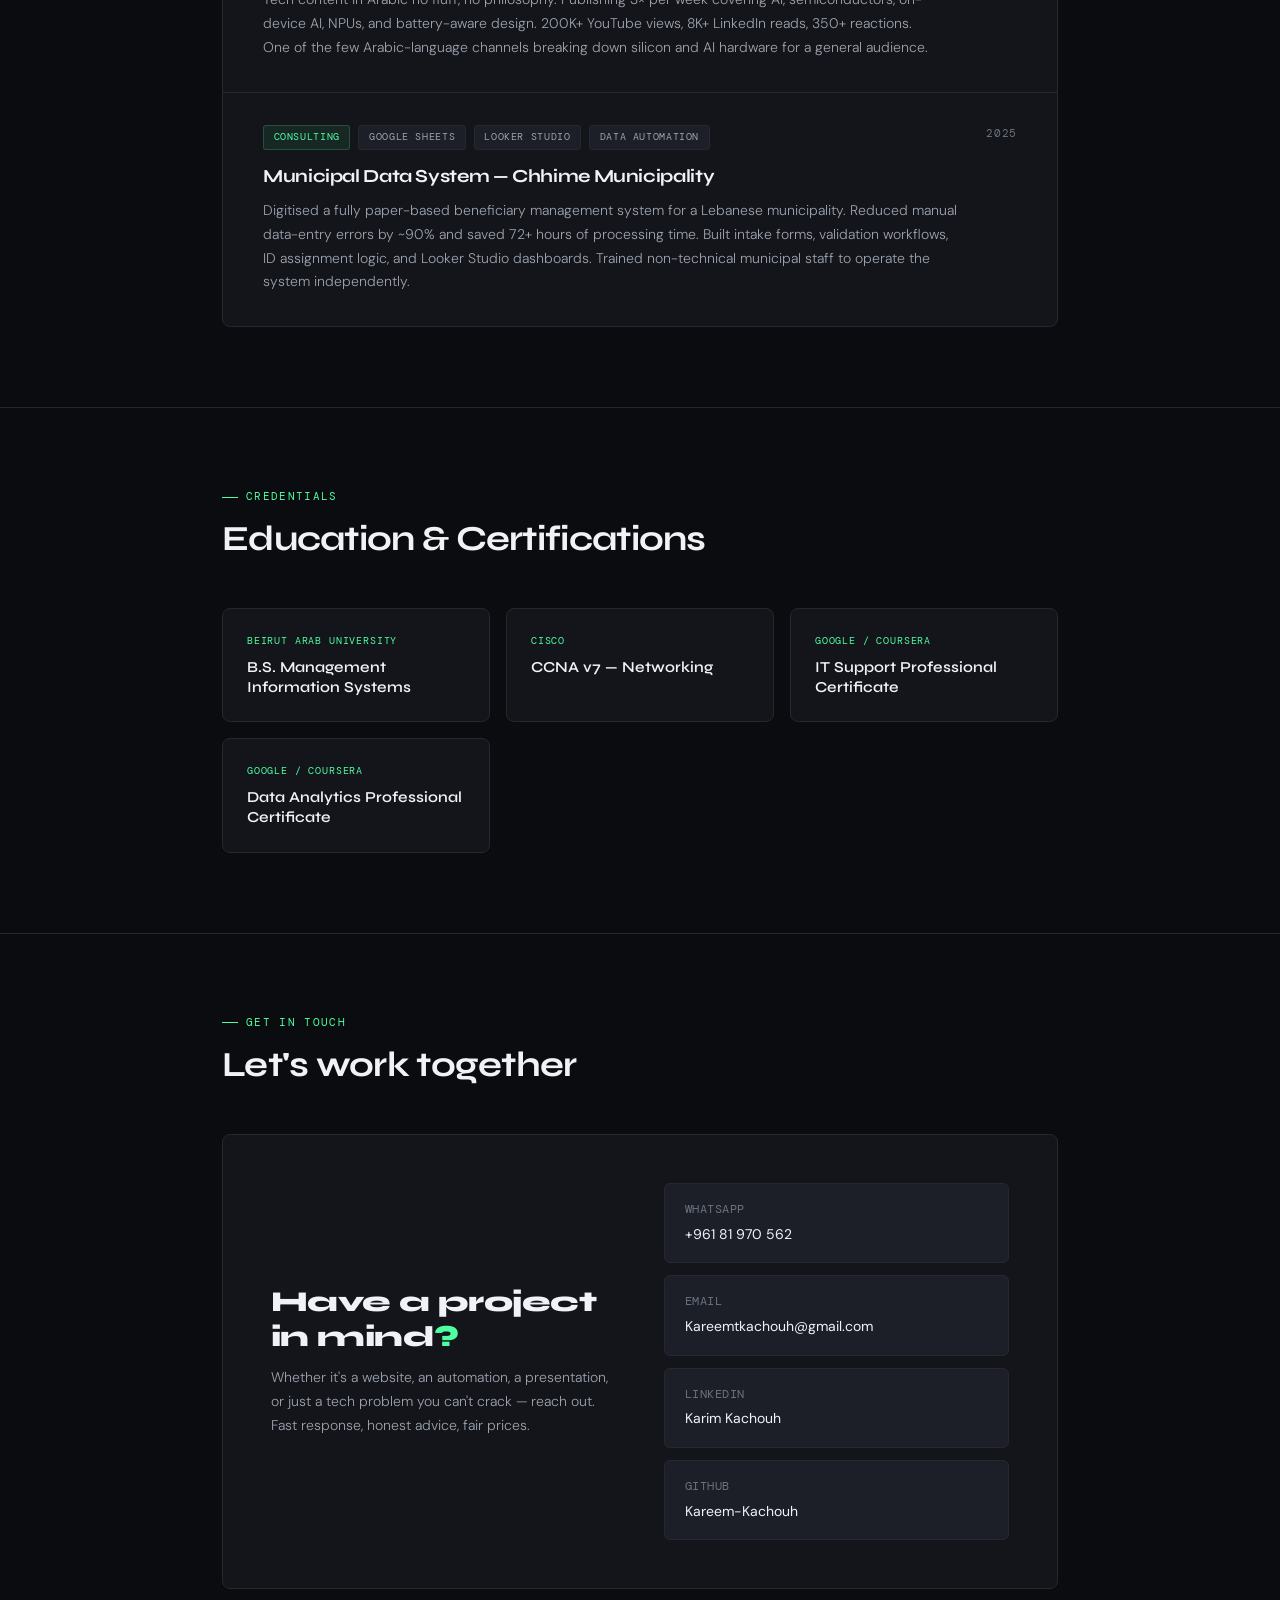
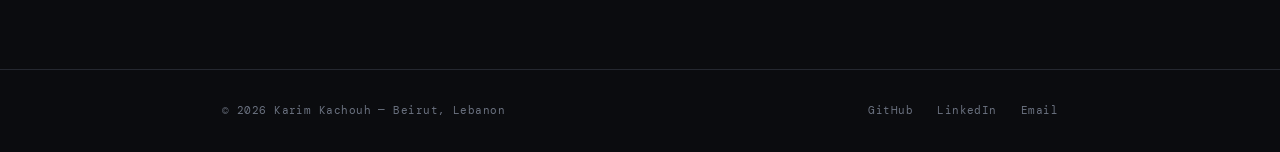
==== commit 9867207c: "Update service prices and project descriptions" ====
--- a/index.html
+++ b/index.html
@@ -649,7 +649,7 @@
         <div class="service-icon">🌐</div>
         <div class="service-name">Website Development</div>
         <div class="service-desc">Clean, functional websites for businesses, personal brands, and student projects. Built fast using modern tools and AI-assisted workflows.</div>
-        <div class="service-price">Starting at $150</div>
+        <div class="service-price">Starting at $200</div>
       </div>
       <div class="service-card">
         <div class="service-icon">🤖</div>
@@ -672,8 +672,8 @@
       <div class="service-card">
         <div class="service-icon">📋</div>
         <div class="service-name">MIS Consulting</div>
-        <div class="service-desc">Academic project support, systems analysis, database design, and business process consulting for students and small organizations.</div>
-        <div class="service-price">Starting at $80</div>
+        <div class="service-desc">Academic project support, systems analysis, database design, and business process consulting for students and small organisations.</div>
+        <div class="service-price">Starting at $50</div>
       </div>
       <div class="service-card">
         <div class="service-icon">🔧</div>
@@ -764,7 +764,7 @@
             <span class="tag">Arabic Tech</span>
           </div>
           <div class="project-name">KTBM — Arabic Tech Content Channel</div>
-          <div class="project-desc">Tech content in Arabic — no fluff, no philosophy. Publishing 3× per week covering AI, semiconductors, on-device AI, NPUs, and battery-aware design. 200K+ YouTube views, 8K+ LinkedIn reads, 350+ reactions. One of the few Arabic-language channels breaking down silicon and AI hardware for a general audience.</div>
+          <div class="project-desc">Tech content in Arabic no fluff, no philosophy. Publishing 3× per week covering AI, semiconductors, on-device AI, NPUs, and battery-aware design. 200K+ YouTube views, 8K+ LinkedIn reads, 350+ reactions. One of the few Arabic-language channels breaking down silicon and AI hardware for a general audience.</div>
         </div>
         <div class="project-meta">
           <div class="project-year" style="margin-bottom:8px">2025–Now</div>
@@ -781,7 +781,7 @@
             <span class="tag">Data Automation</span>
           </div>
           <div class="project-name">Municipal Data System — Chhime Municipality</div>
-          <div class="project-desc">Digitized a fully paper-based beneficiary management system for a Lebanese municipality. Reduced manual data-entry errors by ~90% and saved 72+ hours of processing time. Built intake forms, validation workflows, ID assignment logic, and Looker Studio dashboards. Trained non-technical municipal staff to operate the system independently.</div>
+          <div class="project-desc"> Digitised a fully paper-based beneficiary management system for a Lebanese municipality. Reduced manual data-entry errors by ~90% and saved 72+ hours of processing time. Built intake forms, validation workflows, ID assignment logic, and Looker Studio dashboards. Trained non-technical municipal staff to operate the system independently.</div>
         </div>
         <div class="project-meta">
           <div class="project-year">2025</div>
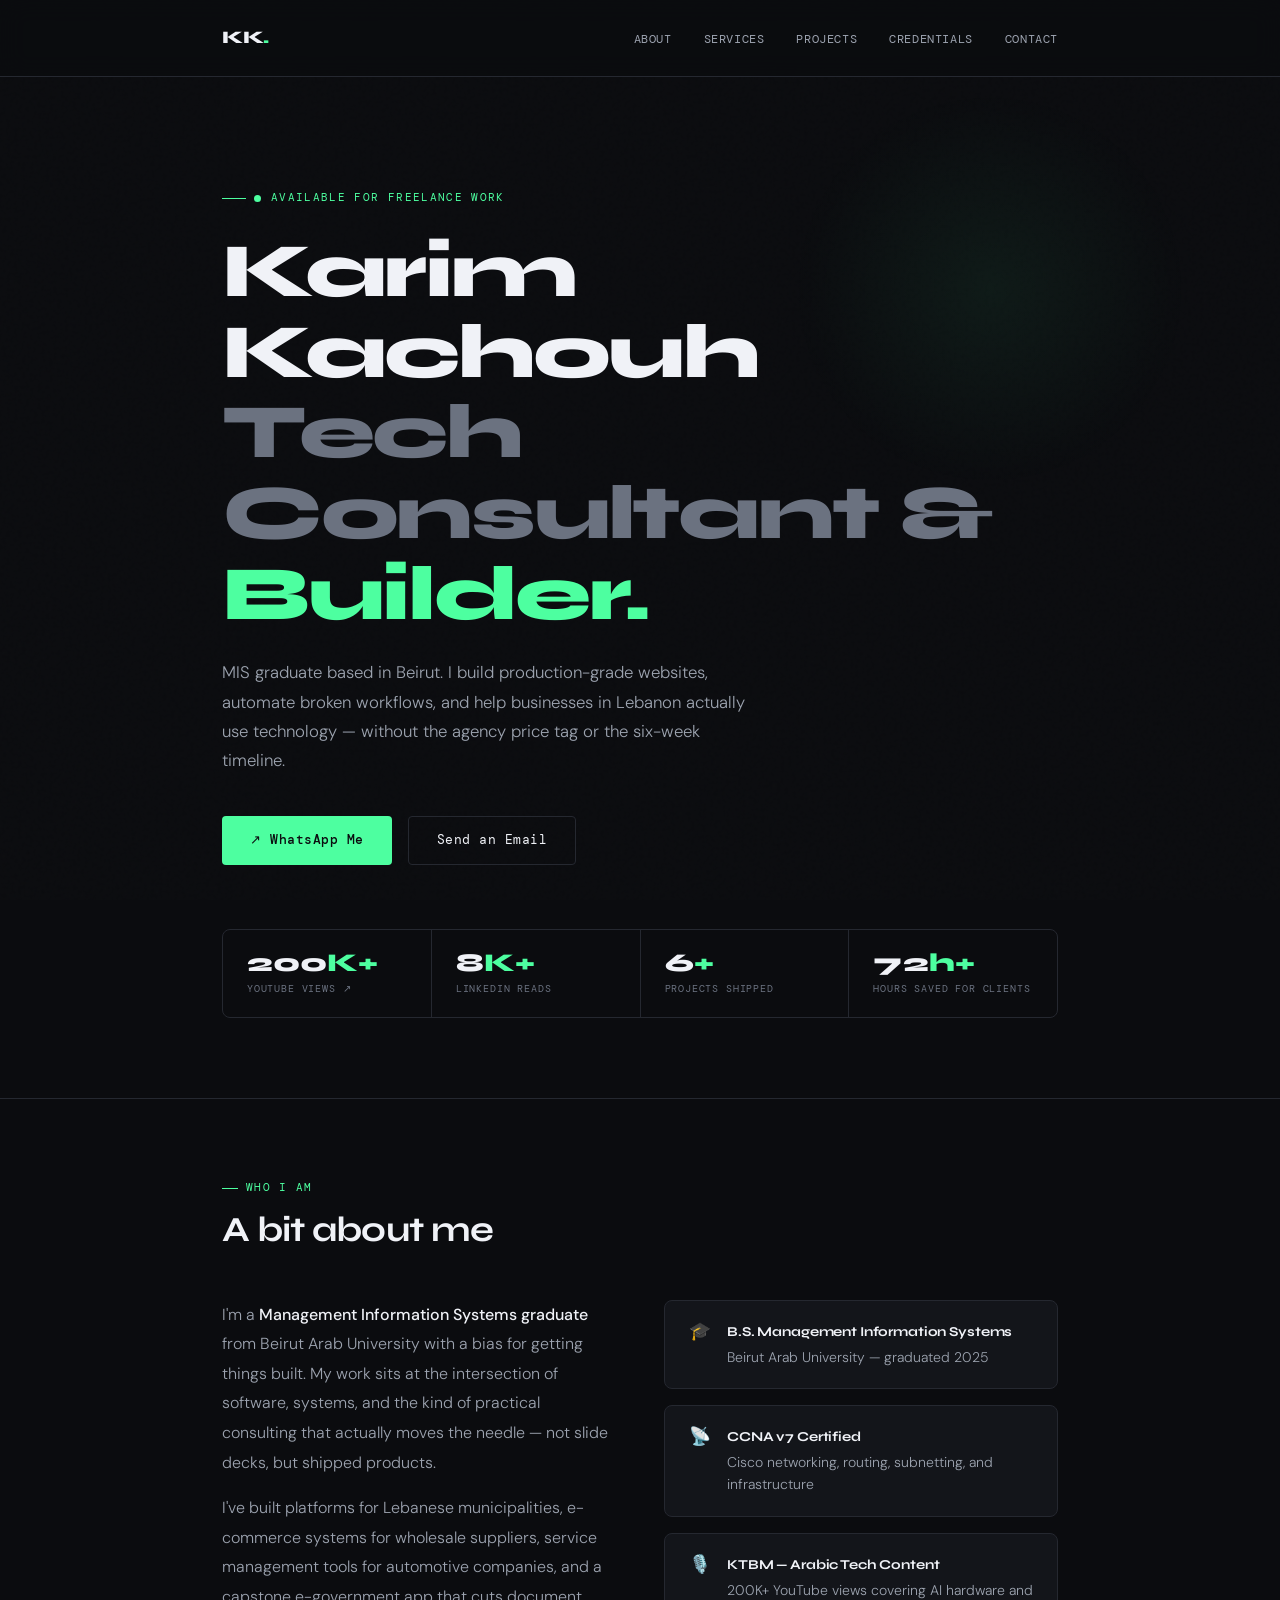
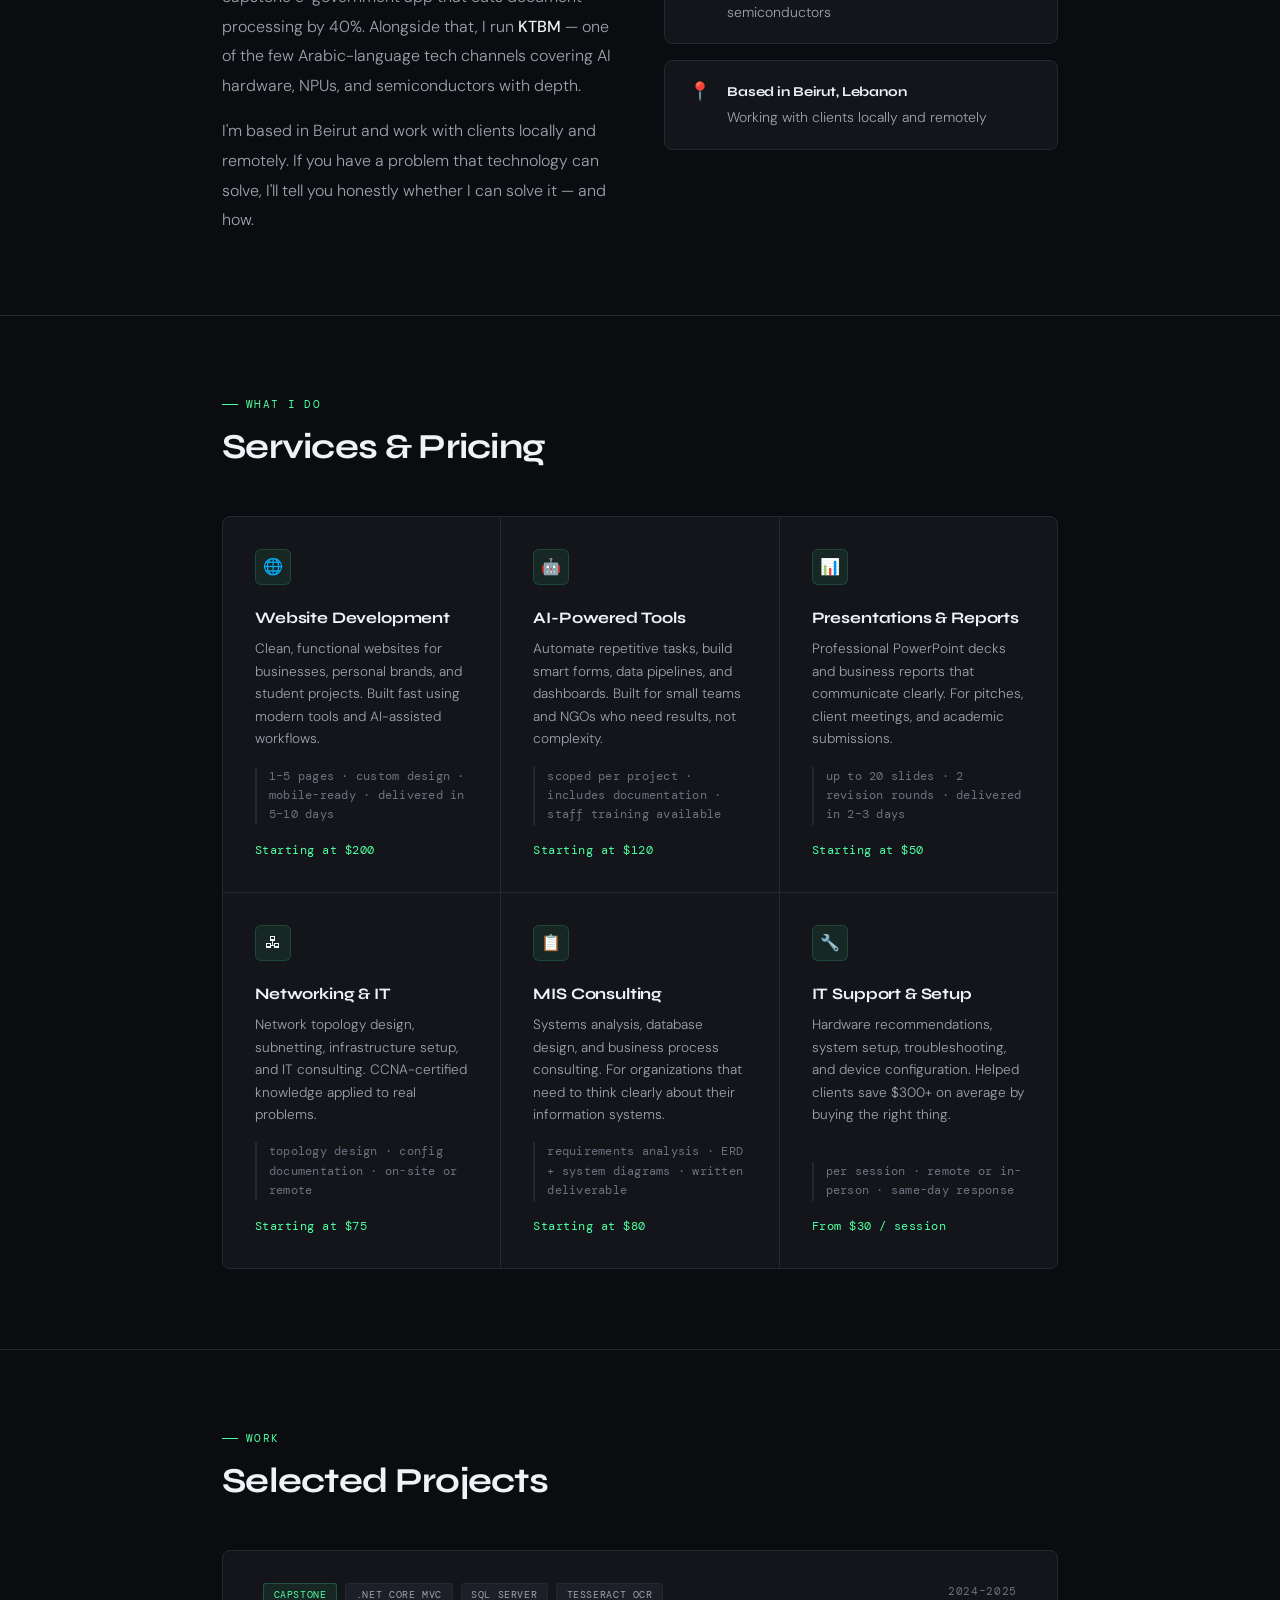
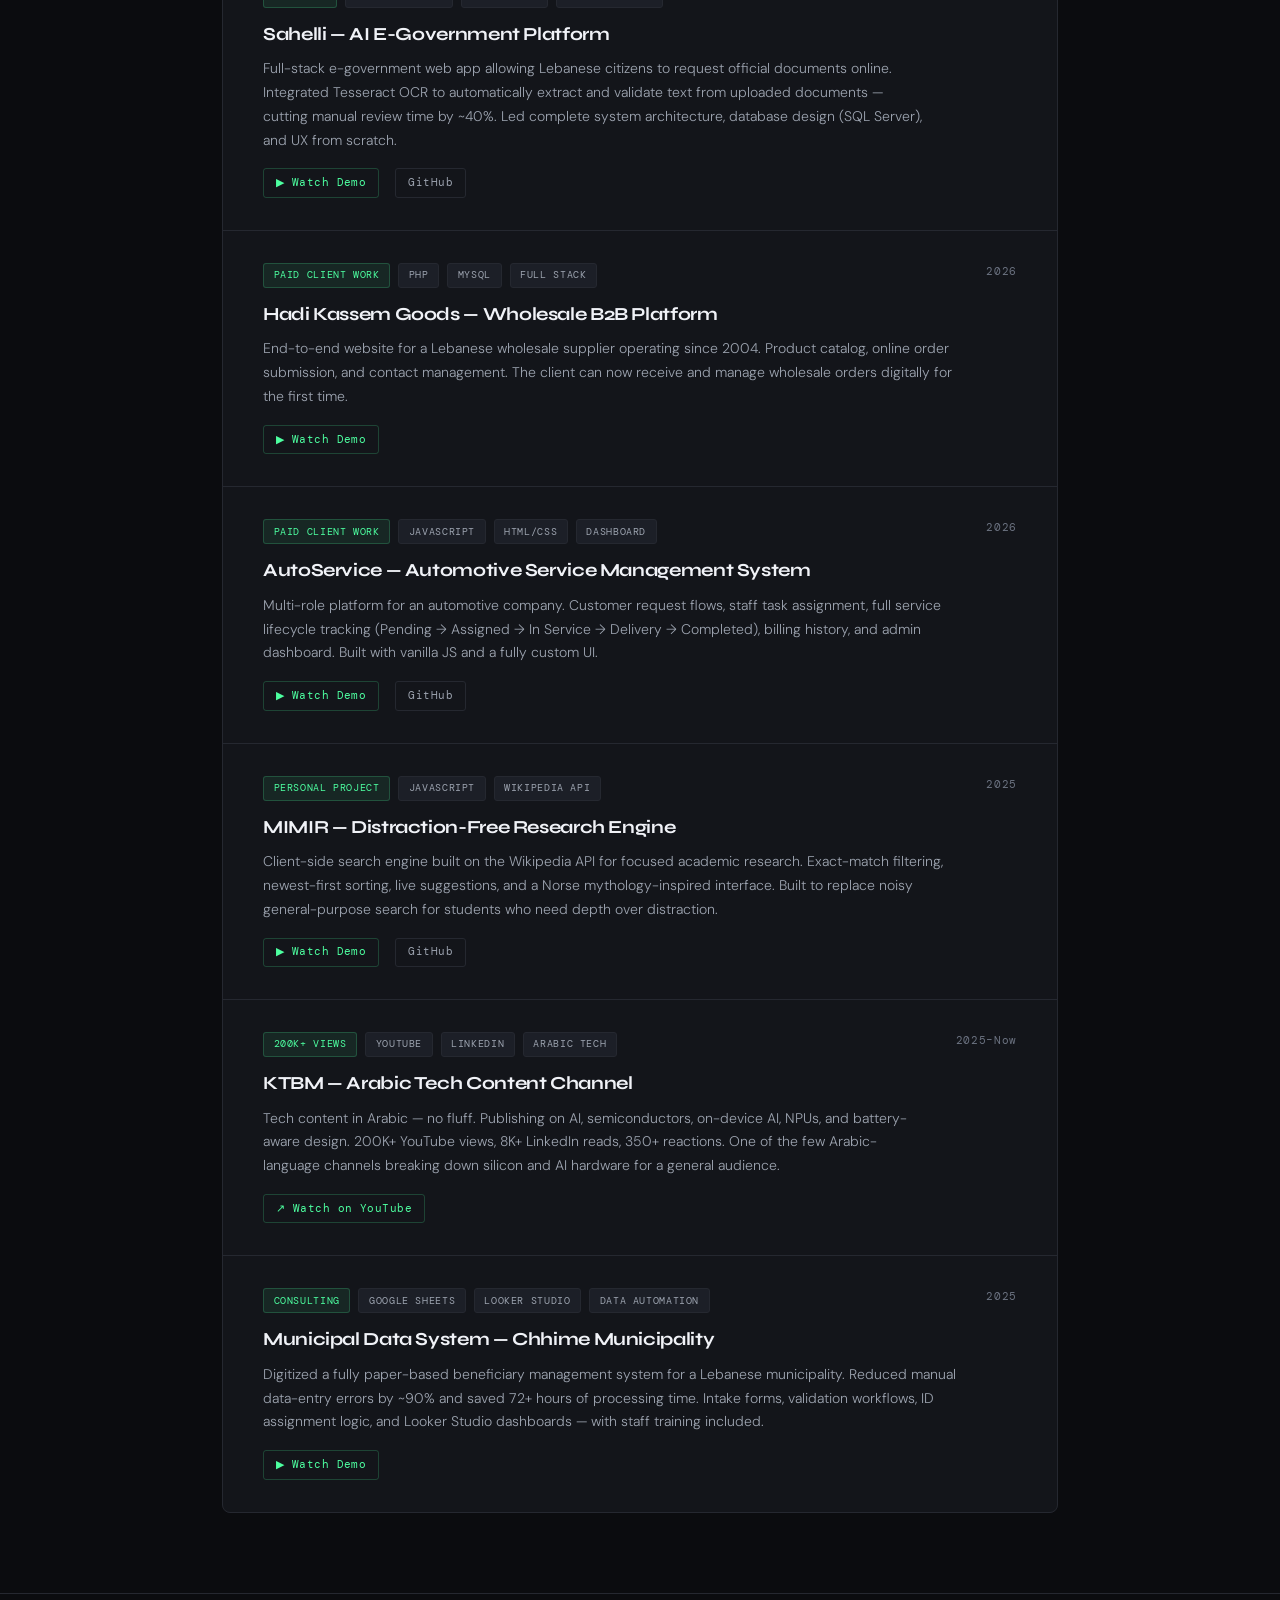
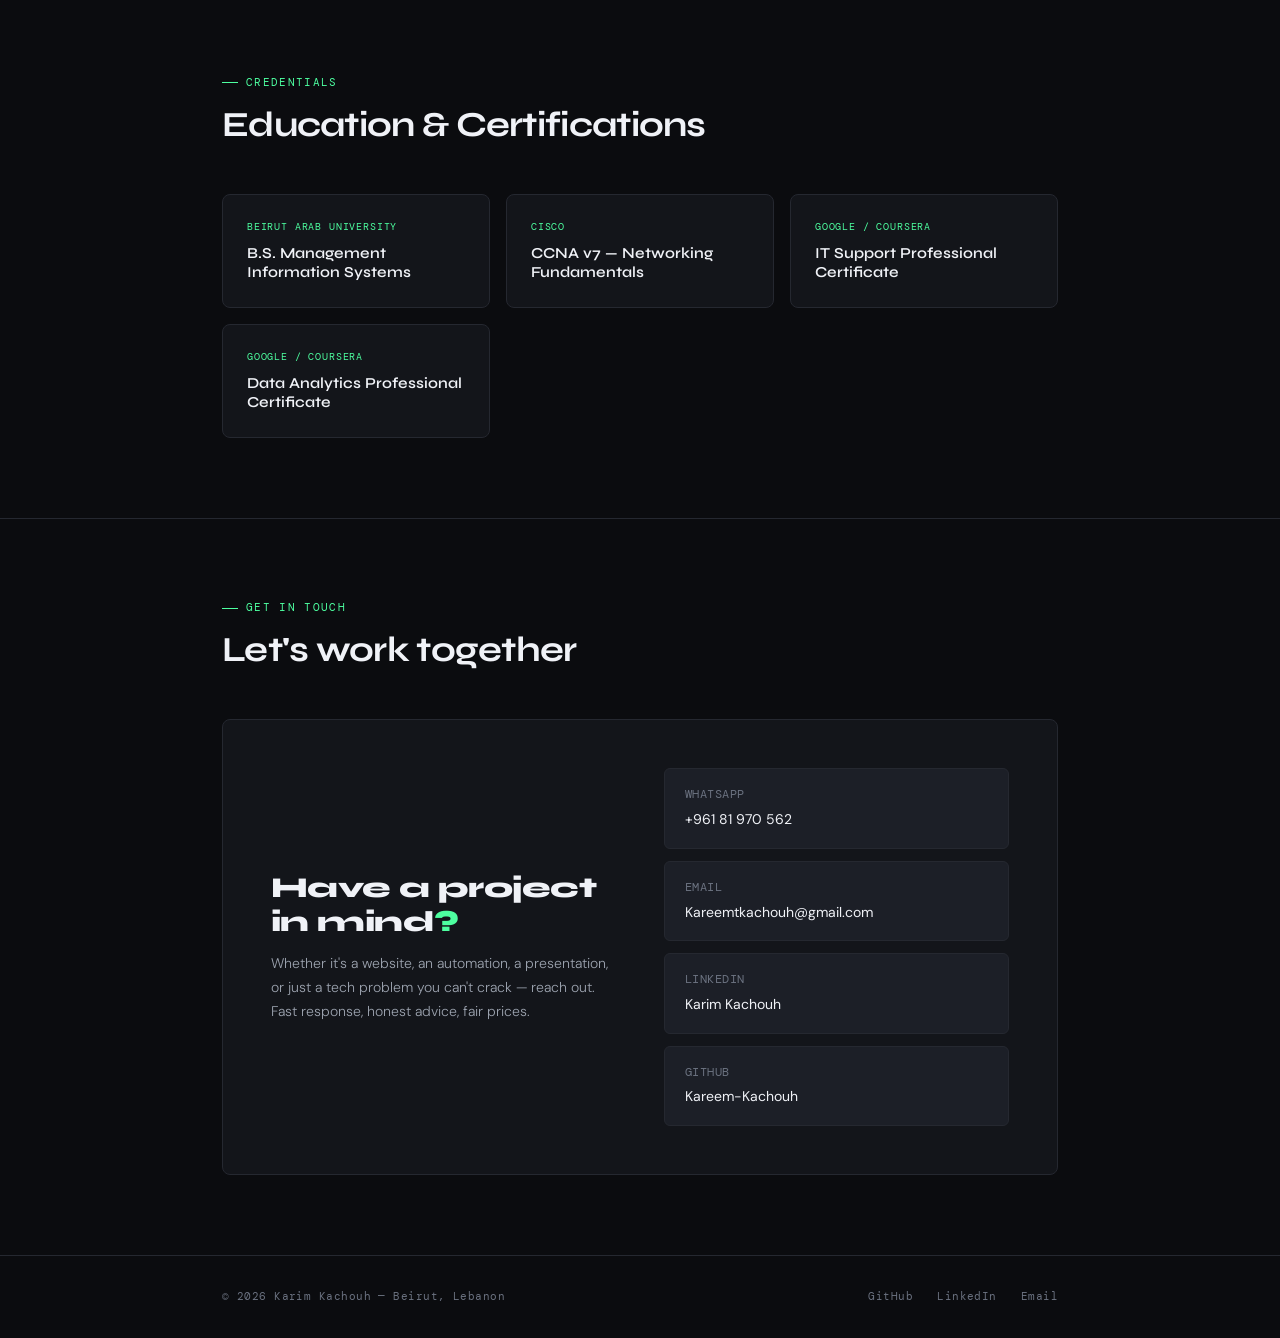
==== commit b4d6e5a2: "Revise HTML structure and update content Updated title and added new sections for navigation, mobile" ====
--- a/index.html
+++ b/index.html
@@ -3,7 +3,7 @@
 <head>
 <meta charset="UTF-8">
 <meta name="viewport" content="width=device-width, initial-scale=1.0">
-<title>Karim Kachouh — Tech Consultant</title>
+<title>Karim Kachouh — Tech Consultant & Builder</title>
 <link rel="preconnect" href="https://fonts.googleapis.com">
 <link href="https://fonts.googleapis.com/css2?family=Syne:wght@400;600;700;800&family=DM+Mono:ital,wght@0,400;0,500;1,400&family=DM+Sans:ital,wght@0,300;0,400;0,500;1,300&display=swap" rel="stylesheet">
 
@@ -21,7 +21,6 @@
   }
 
   *, *::before, *::after { box-sizing: border-box; margin: 0; padding: 0; }
-
   html { scroll-behavior: smooth; }
 
   body {
@@ -33,7 +32,6 @@
     overflow-x: hidden;
   }
 
-  /* Noise overlay */
   body::before {
     content: '';
     position: fixed;
@@ -52,7 +50,7 @@
     z-index: 1;
   }
 
-  /* NAV */
+  /* ── NAV ── */
   nav {
     padding: 1.5rem 0;
     border-bottom: 1px solid var(--border);
@@ -98,7 +96,60 @@
 
   .nav-links a:hover { color: var(--accent); }
 
-  /* HERO */
+  /* Hamburger */
+  .hamburger {
+    display: none;
+    flex-direction: column;
+    gap: 5px;
+    cursor: pointer;
+    background: none;
+    border: none;
+    padding: 4px;
+    z-index: 200;
+  }
+
+  .hamburger span {
+    display: block;
+    width: 22px;
+    height: 2px;
+    background: var(--text);
+    border-radius: 2px;
+    transition: all 0.3s ease;
+    transform-origin: center;
+  }
+
+  .hamburger.open span:nth-child(1) { transform: translateY(7px) rotate(45deg); }
+  .hamburger.open span:nth-child(2) { opacity: 0; transform: scaleX(0); }
+  .hamburger.open span:nth-child(3) { transform: translateY(-7px) rotate(-45deg); }
+
+  .mobile-menu {
+    display: none;
+    position: fixed;
+    top: 0; left: 0; right: 0; bottom: 0;
+    background: rgba(11,12,15,0.97);
+    backdrop-filter: blur(16px);
+    z-index: 150;
+    flex-direction: column;
+    align-items: center;
+    justify-content: center;
+    gap: 2.5rem;
+  }
+
+  .mobile-menu.open { display: flex; }
+
+  .mobile-menu a {
+    font-family: 'Syne', sans-serif;
+    font-size: 2rem;
+    font-weight: 800;
+    color: var(--text);
+    text-decoration: none;
+    letter-spacing: -0.02em;
+    transition: color 0.2s;
+  }
+
+  .mobile-menu a:hover { color: var(--accent); }
+
+  /* ── HERO ── */
   .hero {
     padding: 7rem 0 5rem;
     position: relative;
@@ -122,6 +173,21 @@
     height: 1px;
     background: var(--accent);
     display: inline-block;
+  }
+
+  .availability-dot {
+    width: 7px;
+    height: 7px;
+    border-radius: 50%;
+    background: var(--accent);
+    display: inline-block;
+    margin-right: 2px;
+    animation: pulse-dot 2s ease-in-out infinite;
+  }
+
+  @keyframes pulse-dot {
+    0%, 100% { opacity: 1; transform: scale(1); }
+    50% { opacity: 0.5; transform: scale(0.8); }
   }
 
   h1 {
@@ -133,19 +199,13 @@
     margin-bottom: 1.5rem;
   }
 
-  h1 .line2 {
-    color: var(--muted);
-  }
-
-  h1 .highlight {
-    color: var(--accent);
-    position: relative;
-  }
+  h1 .line2 { color: var(--muted); }
+  h1 .highlight { color: var(--accent); }
 
   .hero-desc {
     font-size: 1.05rem;
     color: var(--muted2);
-    max-width: 520px;
+    max-width: 540px;
     line-height: 1.75;
     margin-bottom: 2.5rem;
     font-weight: 300;
@@ -173,10 +233,7 @@
     transition: all 0.2s;
   }
 
-  .btn-primary:hover {
-    background: #33FF8A;
-    transform: translateY(-1px);
-  }
+  .btn-primary:hover { background: #33FF8A; transform: translateY(-1px); }
 
   .btn-secondary {
     display: inline-flex;
@@ -194,12 +251,9 @@
     transition: all 0.2s;
   }
 
-  .btn-secondary:hover {
-    border-color: var(--muted2);
-    transform: translateY(-1px);
-  }
-
-  /* STATS BAR */
+  .btn-secondary:hover { border-color: var(--muted2); transform: translateY(-1px); }
+
+  /* ── STATS ── */
   .stats-bar {
     display: flex;
     gap: 0;
@@ -236,7 +290,7 @@
     letter-spacing: 0.08em;
   }
 
-  /* SECTIONS */
+  /* ── SECTIONS ── */
   section {
     padding: 5rem 0;
     border-top: 1px solid var(--border);
@@ -270,7 +324,72 @@
     line-height: 1.2;
   }
 
-  /* SERVICES */
+  /* ── ABOUT ── */
+  .about-grid {
+    display: grid;
+    grid-template-columns: 1fr 1fr;
+    gap: 3rem;
+    align-items: start;
+  }
+
+  .about-bio {
+    font-size: 1rem;
+    color: var(--muted2);
+    line-height: 1.85;
+    font-weight: 300;
+  }
+
+  .about-bio p + p { margin-top: 1rem; }
+
+  .about-bio strong {
+    color: var(--text);
+    font-weight: 500;
+  }
+
+  .about-right {
+    display: flex;
+    flex-direction: column;
+    gap: 1rem;
+  }
+
+  .about-fact {
+    background: var(--surface);
+    border: 1px solid var(--border);
+    border-radius: 8px;
+    padding: 1.25rem 1.5rem;
+    display: flex;
+    align-items: flex-start;
+    gap: 1rem;
+    transition: border-color 0.2s;
+  }
+
+  .about-fact:hover { border-color: rgba(77,255,160,0.25); }
+
+  .about-fact-icon {
+    font-size: 1.1rem;
+    line-height: 1;
+    margin-top: 2px;
+    flex-shrink: 0;
+  }
+
+  .about-fact-text {
+    font-size: 0.875rem;
+    color: var(--muted2);
+    line-height: 1.6;
+    font-weight: 300;
+  }
+
+  .about-fact-text strong {
+    display: block;
+    font-family: 'Syne', sans-serif;
+    font-size: 0.85rem;
+    font-weight: 700;
+    color: var(--text);
+    margin-bottom: 0.2rem;
+    letter-spacing: -0.01em;
+  }
+
+  /* ── SERVICES ── */
   .services-grid {
     display: grid;
     grid-template-columns: repeat(auto-fit, minmax(260px, 1fr));
@@ -286,6 +405,8 @@
     padding: 2rem;
     transition: background 0.2s;
     position: relative;
+    display: flex;
+    flex-direction: column;
   }
 
   .service-card:hover { background: var(--surface2); }
@@ -315,8 +436,20 @@
     font-size: 0.85rem;
     color: var(--muted2);
     line-height: 1.65;
-    margin-bottom: 1.25rem;
+    margin-bottom: 1rem;
     font-weight: 300;
+    flex: 1;
+  }
+
+  .service-scope {
+    font-size: 0.78rem;
+    color: var(--muted);
+    line-height: 1.55;
+    margin-bottom: 1rem;
+    font-family: 'DM Mono', monospace;
+    letter-spacing: 0.02em;
+    border-left: 2px solid var(--border);
+    padding-left: 0.75rem;
   }
 
   .service-price {
@@ -324,9 +457,10 @@
     font-size: 0.75rem;
     color: var(--accent);
     letter-spacing: 0.04em;
-  }
-
-  /* PROJECTS */
+    margin-top: auto;
+  }
+
+  /* ── PROJECTS ── */
   .projects-list {
     display: flex;
     flex-direction: column;
@@ -345,7 +479,6 @@
     gap: 1.5rem;
     align-items: start;
     transition: background 0.2s;
-    cursor: default;
   }
 
   .project-card:hover { background: var(--surface2); }
@@ -388,6 +521,40 @@
     color: var(--muted2);
     line-height: 1.7;
     font-weight: 300;
+    margin-bottom: 1rem;
+  }
+
+  .project-links {
+    display: flex;
+    gap: 1rem;
+    flex-wrap: wrap;
+  }
+
+  .project-link {
+    font-family: 'DM Mono', monospace;
+    font-size: 0.7rem;
+    color: var(--accent);
+    text-decoration: none;
+    letter-spacing: 0.04em;
+    border: 1px solid rgba(77,255,160,0.2);
+    padding: 0.3rem 0.75rem;
+    border-radius: 3px;
+    transition: all 0.2s;
+  }
+
+  .project-link:hover {
+    background: rgba(77,255,160,0.08);
+    border-color: rgba(77,255,160,0.4);
+  }
+
+  .project-link.secondary {
+    color: var(--muted2);
+    border-color: var(--border);
+  }
+
+  .project-link.secondary:hover {
+    color: var(--text);
+    border-color: var(--muted);
   }
 
   .project-meta {
@@ -402,7 +569,7 @@
     letter-spacing: 0.06em;
   }
 
-  /* CREDENTIALS */
+  /* ── CREDENTIALS ── */
   .creds-grid {
     display: grid;
     grid-template-columns: repeat(auto-fit, minmax(220px, 1fr));
@@ -435,7 +602,7 @@
     line-height: 1.3;
   }
 
-  /* CONTACT */
+  /* ── CONTACT ── */
   .contact-block {
     background: var(--surface);
     border: 1px solid var(--border);
@@ -489,12 +656,6 @@
     transform: translateX(4px);
   }
 
-  .contact-link-icon {
-    font-size: 1.1rem;
-    width: 20px;
-    text-align: center;
-  }
-
   .contact-link-label {
     font-family: 'DM Mono', monospace;
     font-size: 0.75rem;
@@ -505,12 +666,9 @@
     margin-bottom: 0.1rem;
   }
 
-  .contact-link-value {
-    font-size: 0.875rem;
-    color: var(--text);
-  }
-
-  /* FOOTER */
+  .contact-link-value { font-size: 0.875rem; color: var(--text); }
+
+  /* ── FOOTER ── */
   footer {
     padding: 2rem 0;
     border-top: 1px solid var(--border);
@@ -529,10 +687,7 @@
     letter-spacing: 0.04em;
   }
 
-  .footer-links {
-    display: flex;
-    gap: 1.5rem;
-  }
+  .footer-links { display: flex; gap: 1.5rem; }
 
   .footer-links a {
     font-family: 'DM Mono', monospace;
@@ -545,24 +700,7 @@
 
   .footer-links a:hover { color: var(--accent); }
 
-  /* ANIMATIONS */
-  @keyframes fadeUp {
-    from { opacity: 0; transform: translateY(20px); }
-    to { opacity: 1; transform: translateY(0); }
-  }
-
-  .hero > .container > * {
-    animation: fadeUp 0.6s ease forwards;
-    opacity: 0;
-  }
-
-  .hero > .container > *:nth-child(1) { animation-delay: 0.1s; }
-  .hero > .container > *:nth-child(2) { animation-delay: 0.2s; }
-  .hero > .container > *:nth-child(3) { animation-delay: 0.3s; }
-  .hero > .container > *:nth-child(4) { animation-delay: 0.4s; }
-  .hero > .container > *:nth-child(5) { animation-delay: 0.5s; }
-
-  /* GLOW */
+  /* ── GLOW ── */
   .glow-dot {
     position: absolute;
     width: 400px;
@@ -574,49 +712,83 @@
     pointer-events: none;
   }
 
+  /* ── ANIMATIONS ── */
+  @keyframes fadeUp {
+    from { opacity: 0; transform: translateY(20px); }
+    to { opacity: 1; transform: translateY(0); }
+  }
+
+  .hero > .container > * {
+    animation: fadeUp 0.6s ease forwards;
+    opacity: 0;
+  }
+
+  .hero > .container > *:nth-child(1) { animation-delay: 0.1s; }
+  .hero > .container > *:nth-child(2) { animation-delay: 0.2s; }
+  .hero > .container > *:nth-child(3) { animation-delay: 0.3s; }
+  .hero > .container > *:nth-child(4) { animation-delay: 0.4s; }
+  .hero > .container > *:nth-child(5) { animation-delay: 0.5s; }
+
+  /* ── RESPONSIVE ── */
   @media (max-width: 640px) {
     .stats-bar { flex-wrap: wrap; }
     .stat { border-right: none; border-bottom: 1px solid var(--border); min-width: 50%; }
-    .contact-block { grid-template-columns: 1fr; }
+    .contact-block { grid-template-columns: 1fr; padding: 2rem; }
     .project-card { grid-template-columns: 1fr; }
     .project-meta { text-align: left; }
+    .about-grid { grid-template-columns: 1fr; gap: 2rem; }
     nav .nav-links { display: none; }
-  }
-</style>>
+    .hamburger { display: flex; }
+    h1 { font-size: clamp(2.2rem, 10vw, 2.8rem); }
+    .hero { padding: 5rem 0 3rem; }
+    section { padding: 3.5rem 0; }
+  }
+</style>
 </head>
 <body>
 
+<!-- NAV -->
 <nav>
   <div class="container">
     <a href="#" class="nav-logo">KK<span>.</span></a>
     <ul class="nav-links">
+      <li><a href="#about">About</a></li>
       <li><a href="#services">Services</a></li>
       <li><a href="#projects">Projects</a></li>
       <li><a href="#credentials">Credentials</a></li>
       <li><a href="#contact">Contact</a></li>
     </ul>
+    <button class="hamburger" id="hamburger" aria-label="Open menu">
+      <span></span><span></span><span></span>
+    </button>
   </div>
 </nav>
 
+<!-- MOBILE MENU -->
+<div class="mobile-menu" id="mobileMenu">
+  <a href="#about" onclick="closeMenu()">About</a>
+  <a href="#services" onclick="closeMenu()">Services</a>
+  <a href="#projects" onclick="closeMenu()">Projects</a>
+  <a href="#credentials" onclick="closeMenu()">Credentials</a>
+  <a href="#contact" onclick="closeMenu()">Contact</a>
+</div>
+
+<!-- HERO -->
 <div class="hero">
   <div class="container" style="position:relative">
     <div class="glow-dot"></div>
-    <div class="hero-tag">Available for freelance work</div>
+    <div class="hero-tag"><span class="availability-dot"></span> Available for freelance work</div>
     <h1>
       Karim Kachouh<br>
       <span class="line2">Tech Consultant &</span><br>
       <span class="highlight">Builder.</span>
     </h1>
     <p class="hero-desc">
-      MIS graduate based in Beirut. I build websites, automate workflows, and help small businesses use technology the right way — fast, clean, and without the agency price tag.
+      MIS graduate based in Beirut. I build production-grade websites, automate broken workflows, and help businesses in Lebanon actually use technology — without the agency price tag or the six-week timeline.
     </p>
     <div class="hero-cta">
-      <a href="https://wa.me/96181970562" class="btn-primary" target="_blank">
-        ↗ WhatsApp Me
-      </a>
-      <a href="mailto:Kareemtkachouh@gmail.com" class="btn-secondary">
-        Send an Email
-      </a>
+      <a href="https://wa.me/96181970562" class="btn-primary" target="_blank">↗ WhatsApp Me</a>
+      <a href="mailto:Kareemtkachouh@gmail.com" class="btn-secondary">Send an Email</a>
     </div>
     <div class="stats-bar">
       <div class="stat" style="cursor:pointer" onclick="window.open('https://www.youtube.com/@K-TBM','_blank')">
@@ -628,16 +800,69 @@
         <div class="stat-label">LinkedIn Reads</div>
       </div>
       <div class="stat">
-        <div class="stat-number">3<span>+</span></div>
-        <div class="stat-label">Certifications</div>
+        <div class="stat-number">6<span>+</span></div>
+        <div class="stat-label">Projects Shipped</div>
       </div>
       <div class="stat">
-        <div class="stat-number">10<span>+</span></div>
-        <div class="stat-label">Clients Served</div>
+        <div class="stat-number">72<span>h+</span></div>
+        <div class="stat-label">Hours Saved for Clients</div>
       </div>
     </div>
   </div>
 </div>
+
+<!-- ABOUT -->
+<section id="about">
+  <div class="container">
+    <div class="section-label">Who I am</div>
+    <h2>A bit about me</h2>
+    <div class="about-grid">
+      <div class="about-bio">
+        <!-- ✏️ REPLACE THIS COPY WITH YOUR OWN WORDS — make it personal, first-person, specific to you -->
+        <p>
+          I'm a <strong>Management Information Systems graduate</strong> from Beirut Arab University with a bias for getting things built. My work sits at the intersection of software, systems, and the kind of practical consulting that actually moves the needle — not slide decks, but shipped products.
+        </p>
+        <p>
+          I've built platforms for Lebanese municipalities, e-commerce systems for wholesale suppliers, service management tools for automotive companies, and a capstone e-government app that cuts document processing by 40%. Alongside that, I run <strong>KTBM</strong> — one of the few Arabic-language tech channels covering AI hardware, NPUs, and semiconductors with depth.
+        </p>
+        <p>
+          <!-- ✏️ ADD SOMETHING PERSONAL HERE — a hobby, a belief, a motivation. This is the line that makes someone remember you. -->
+          I'm based in Beirut and work with clients locally and remotely. If you have a problem that technology can solve, I'll tell you honestly whether I can solve it — and how.
+        </p>
+      </div>
+      <div class="about-right">
+        <div class="about-fact">
+          <div class="about-fact-icon">🎓</div>
+          <div class="about-fact-text">
+            <strong>B.S. Management Information Systems</strong>
+            Beirut Arab University — graduated 2025
+          </div>
+        </div>
+        <div class="about-fact">
+          <div class="about-fact-icon">📡</div>
+          <div class="about-fact-text">
+            <strong>CCNA v7 Certified</strong>
+            Cisco networking, routing, subnetting, and infrastructure
+          </div>
+        </div>
+        <div class="about-fact">
+          <div class="about-fact-icon">🎙️</div>
+          <div class="about-fact-text">
+            <strong>KTBM — Arabic Tech Content</strong>
+            200K+ YouTube views covering AI hardware and semiconductors
+          </div>
+        </div>
+        <div class="about-fact">
+          <div class="about-fact-icon">📍</div>
+          <div class="about-fact-text">
+            <strong>Based in Beirut, Lebanon</strong>
+            Working with clients locally and remotely
+          </div>
+        </div>
+      </div>
+    </div>
+  </div>
+</section>
 
 <!-- SERVICES -->
 <section id="services">
@@ -645,42 +870,55 @@
     <div class="section-label">What I do</div>
     <h2>Services & Pricing</h2>
     <div class="services-grid">
+
       <div class="service-card">
         <div class="service-icon">🌐</div>
         <div class="service-name">Website Development</div>
         <div class="service-desc">Clean, functional websites for businesses, personal brands, and student projects. Built fast using modern tools and AI-assisted workflows.</div>
+        <div class="service-scope">1–5 pages · custom design · mobile-ready · delivered in 5–10 days</div>
         <div class="service-price">Starting at $200</div>
       </div>
+
       <div class="service-card">
         <div class="service-icon">🤖</div>
         <div class="service-name">AI-Powered Tools</div>
-        <div class="service-desc">Automate repetitive tasks, build smart forms, data pipelines, and dashboards using AI. Perfect for small teams and NGOs.</div>
+        <div class="service-desc">Automate repetitive tasks, build smart forms, data pipelines, and dashboards. Built for small teams and NGOs who need results, not complexity.</div>
+        <div class="service-scope">scoped per project · includes documentation · staff training available</div>
         <div class="service-price">Starting at $120</div>
       </div>
+
       <div class="service-card">
         <div class="service-icon">📊</div>
         <div class="service-name">Presentations & Reports</div>
-        <div class="service-desc">Professional PowerPoint decks and business reports that communicate clearly. For pitches, projects, and academic submissions.</div>
+        <div class="service-desc">Professional PowerPoint decks and business reports that communicate clearly. For pitches, client meetings, and academic submissions.</div>
+        <div class="service-scope">up to 20 slides · 2 revision rounds · delivered in 2–3 days</div>
         <div class="service-price">Starting at $50</div>
       </div>
+
       <div class="service-card">
         <div class="service-icon">🖧</div>
         <div class="service-name">Networking & IT</div>
-        <div class="service-desc">Network topology design, subnetting, IT infrastructure consulting and setup. CCNA-certified knowledge applied to real problems.</div>
+        <div class="service-desc">Network topology design, subnetting, infrastructure setup, and IT consulting. CCNA-certified knowledge applied to real problems.</div>
+        <div class="service-scope">topology design · config documentation · on-site or remote</div>
         <div class="service-price">Starting at $75</div>
       </div>
+
       <div class="service-card">
         <div class="service-icon">📋</div>
         <div class="service-name">MIS Consulting</div>
-        <div class="service-desc">Academic project support, systems analysis, database design, and business process consulting for students and small organisations.</div>
-        <div class="service-price">Starting at $50</div>
-      </div>
+        <div class="service-desc">Systems analysis, database design, and business process consulting. For organizations that need to think clearly about their information systems.</div>
+        <div class="service-scope">requirements analysis · ERD + system diagrams · written deliverable</div>
+        <div class="service-price">Starting at $80</div>
+      </div>
+
       <div class="service-card">
         <div class="service-icon">🔧</div>
         <div class="service-name">IT Support & Setup</div>
-        <div class="service-desc">Hardware recommendations, system setup, troubleshooting, and device configuration. Helped clients save $300+ per purchase on average.</div>
+        <div class="service-desc">Hardware recommendations, system setup, troubleshooting, and device configuration. Helped clients save $300+ on average by buying the right thing.</div>
+        <div class="service-scope">per session · remote or in-person · same-day response</div>
         <div class="service-price">From $30 / session</div>
       </div>
+
     </div>
   </div>
 </section>
@@ -701,7 +939,11 @@
             <span class="tag">Tesseract OCR</span>
           </div>
           <div class="project-name">Sahelli — AI E-Government Platform</div>
-          <div class="project-desc">Full-stack e-government web app allowing Lebanese citizens to request official documents online. Integrated Tesseract OCR to automatically extract and validate text from uploaded documents — cutting manual review time by ~40%. Led complete system architecture, database design (SQL Server), and UX from scratch. Built on .NET Core MVC with Bootstrap.</div>
+          <div class="project-desc">Full-stack e-government web app allowing Lebanese citizens to request official documents online. Integrated Tesseract OCR to automatically extract and validate text from uploaded documents — cutting manual review time by ~40%. Led complete system architecture, database design (SQL Server), and UX from scratch.</div>
+          <div class="project-links">
+            <a href="[YOUTUBE_UNLISTED_LINK]" class="project-link" target="_blank">▶ Watch Demo</a>
+            <a href="[GITHUB_LINK]" class="project-link secondary" target="_blank">GitHub</a>
+          </div>
         </div>
         <div class="project-meta">
           <div class="project-year">2024–2025</div>
@@ -717,7 +959,10 @@
             <span class="tag">Full Stack</span>
           </div>
           <div class="project-name">Hadi Kassem Goods — Wholesale B2B Platform</div>
-          <div class="project-desc">End-to-end website for a Lebanese wholesale supplier operating since 2004. Built a product catalog (PHP + MySQL), online order submission system, and contact management. Custom design system with warm brand identity. Client can receive and manage wholesale orders digitally for the first time.</div>
+          <div class="project-desc">End-to-end website for a Lebanese wholesale supplier operating since 2004. Product catalog, online order submission, and contact management. The client can now receive and manage wholesale orders digitally for the first time.</div>
+          <div class="project-links">
+            <a href="[YOUTUBE_UNLISTED_LINK]" class="project-link" target="_blank">▶ Watch Demo</a>
+          </div>
         </div>
         <div class="project-meta">
           <div class="project-year">2026</div>
@@ -733,7 +978,11 @@
             <span class="tag">Dashboard</span>
           </div>
           <div class="project-name">AutoService — Automotive Service Management System</div>
-          <div class="project-desc">Multi-role service management platform for an automotive company. Features customer request flows (emergency + scheduled), staff task assignment, full service lifecycle tracking (Pending → Assigned → Pickup → In Service → Delivery → Completed), billing history, and admin dashboard. Built with vanilla JS, localStorage-based auth, and a fully custom UI.</div>
+          <div class="project-desc">Multi-role platform for an automotive company. Customer request flows, staff task assignment, full service lifecycle tracking (Pending → Assigned → In Service → Delivery → Completed), billing history, and admin dashboard. Built with vanilla JS and a fully custom UI.</div>
+          <div class="project-links">
+            <a href="[YOUTUBE_UNLISTED_LINK]" class="project-link" target="_blank">▶ Watch Demo</a>
+            <a href="[GITHUB_LINK]" class="project-link secondary" target="_blank">GitHub</a>
+          </div>
         </div>
         <div class="project-meta">
           <div class="project-year">2026</div>
@@ -748,7 +997,11 @@
             <span class="tag">Wikipedia API</span>
           </div>
           <div class="project-name">MIMIR — Distraction-Free Research Engine</div>
-          <div class="project-desc">Client-side search engine built on the Wikipedia API, designed for focused academic research. Features exact-match filtering, newest-first sorting, live suggestions, and a Norse mythology-inspired interface. Built to replace noisy general-purpose search for students who need depth over distraction.</div>
+          <div class="project-desc">Client-side search engine built on the Wikipedia API for focused academic research. Exact-match filtering, newest-first sorting, live suggestions, and a Norse mythology-inspired interface. Built to replace noisy general-purpose search for students who need depth over distraction.</div>
+          <div class="project-links">
+            <a href="[YOUTUBE_UNLISTED_LINK]" class="project-link" target="_blank">▶ Watch Demo</a>
+            <a href="[GITHUB_LINK]" class="project-link secondary" target="_blank">GitHub</a>
+          </div>
         </div>
         <div class="project-meta">
           <div class="project-year">2025</div>
@@ -764,11 +1017,13 @@
             <span class="tag">Arabic Tech</span>
           </div>
           <div class="project-name">KTBM — Arabic Tech Content Channel</div>
-          <div class="project-desc">Tech content in Arabic no fluff, no philosophy. Publishing 3× per week covering AI, semiconductors, on-device AI, NPUs, and battery-aware design. 200K+ YouTube views, 8K+ LinkedIn reads, 350+ reactions. One of the few Arabic-language channels breaking down silicon and AI hardware for a general audience.</div>
+          <div class="project-desc">Tech content in Arabic — no fluff. Publishing on AI, semiconductors, on-device AI, NPUs, and battery-aware design. 200K+ YouTube views, 8K+ LinkedIn reads, 350+ reactions. One of the few Arabic-language channels breaking down silicon and AI hardware for a general audience.</div>
+          <div class="project-links">
+            <a href="https://www.youtube.com/@K-TBM" class="project-link" target="_blank">↗ Watch on YouTube</a>
+          </div>
         </div>
         <div class="project-meta">
-          <div class="project-year" style="margin-bottom:8px">2025–Now</div>
-          <a href="https://www.youtube.com/@K-TBM" target="_blank" style="font-family:'DM Mono',monospace;font-size:0.7rem;color:var(--accent);text-decoration:none;letter-spacing:0.04em;">↗ Watch</a>
+          <div class="project-year">2025–Now</div>
         </div>
       </div>
 
@@ -781,7 +1036,10 @@
             <span class="tag">Data Automation</span>
           </div>
           <div class="project-name">Municipal Data System — Chhime Municipality</div>
-          <div class="project-desc"> Digitised a fully paper-based beneficiary management system for a Lebanese municipality. Reduced manual data-entry errors by ~90% and saved 72+ hours of processing time. Built intake forms, validation workflows, ID assignment logic, and Looker Studio dashboards. Trained non-technical municipal staff to operate the system independently.</div>
+          <div class="project-desc">Digitized a fully paper-based beneficiary management system for a Lebanese municipality. Reduced manual data-entry errors by ~90% and saved 72+ hours of processing time. Intake forms, validation workflows, ID assignment logic, and Looker Studio dashboards — with staff training included.</div>
+          <div class="project-links">
+            <a href="[YOUTUBE_UNLISTED_LINK]" class="project-link" target="_blank">▶ Watch Demo</a>
+          </div>
         </div>
         <div class="project-meta">
           <div class="project-year">2025</div>
@@ -804,7 +1062,7 @@
       </div>
       <div class="cred-card">
         <div class="cred-issuer">Cisco</div>
-        <div class="cred-name">CCNA v7 — Networking</div>
+        <div class="cred-name">CCNA v7 — Networking Fundamentals</div>
       </div>
       <div class="cred-card">
         <div class="cred-issuer">Google / Coursera</div>
@@ -869,5 +1127,27 @@
   </div>
 </footer>
 
+<script>
+  const hamburger = document.getElementById('hamburger');
+  const mobileMenu = document.getElementById('mobileMenu');
+
+  hamburger.addEventListener('click', () => {
+    hamburger.classList.toggle('open');
+    mobileMenu.classList.toggle('open');
+    document.body.style.overflow = mobileMenu.classList.contains('open') ? 'hidden' : '';
+  });
+
+  function closeMenu() {
+    hamburger.classList.remove('open');
+    mobileMenu.classList.remove('open');
+    document.body.style.overflow = '';
+  }
+
+  // Close on escape key
+  document.addEventListener('keydown', (e) => {
+    if (e.key === 'Escape') closeMenu();
+  });
+</script>
+
 </body>
 </html>
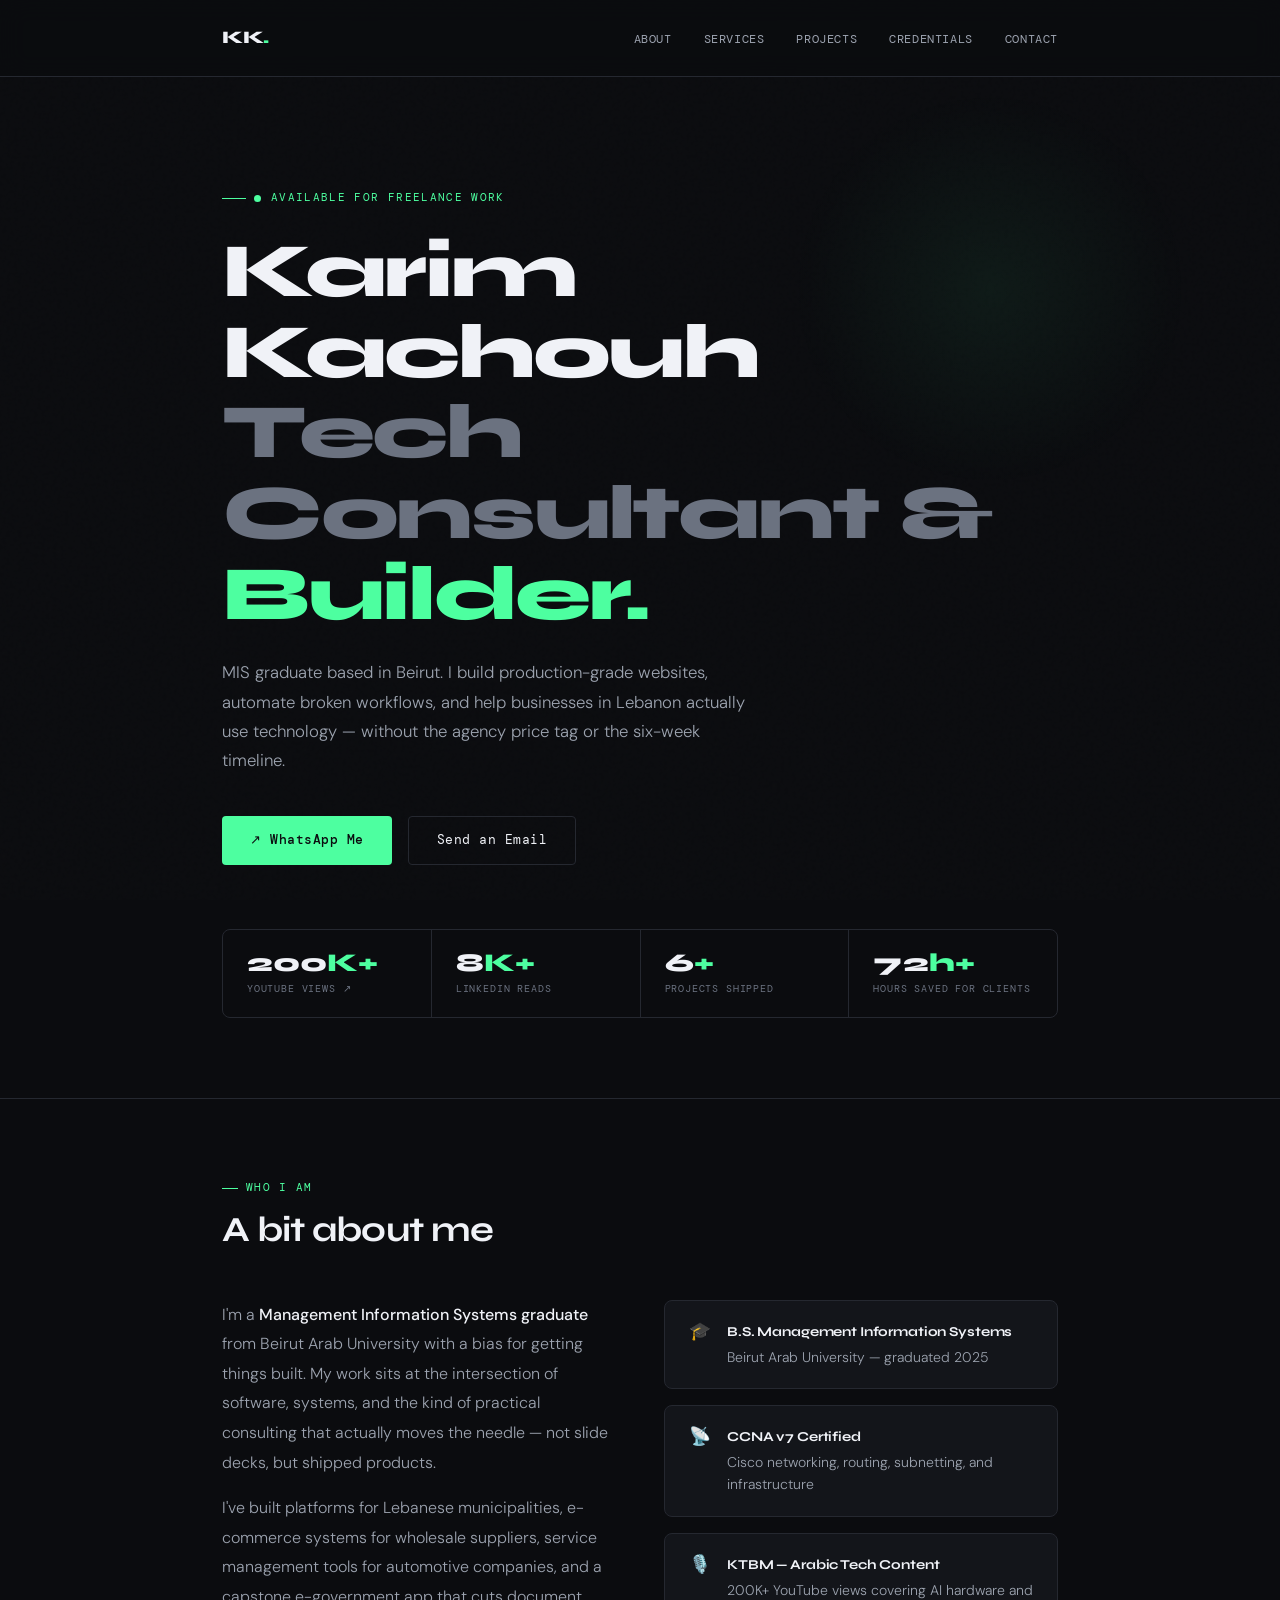
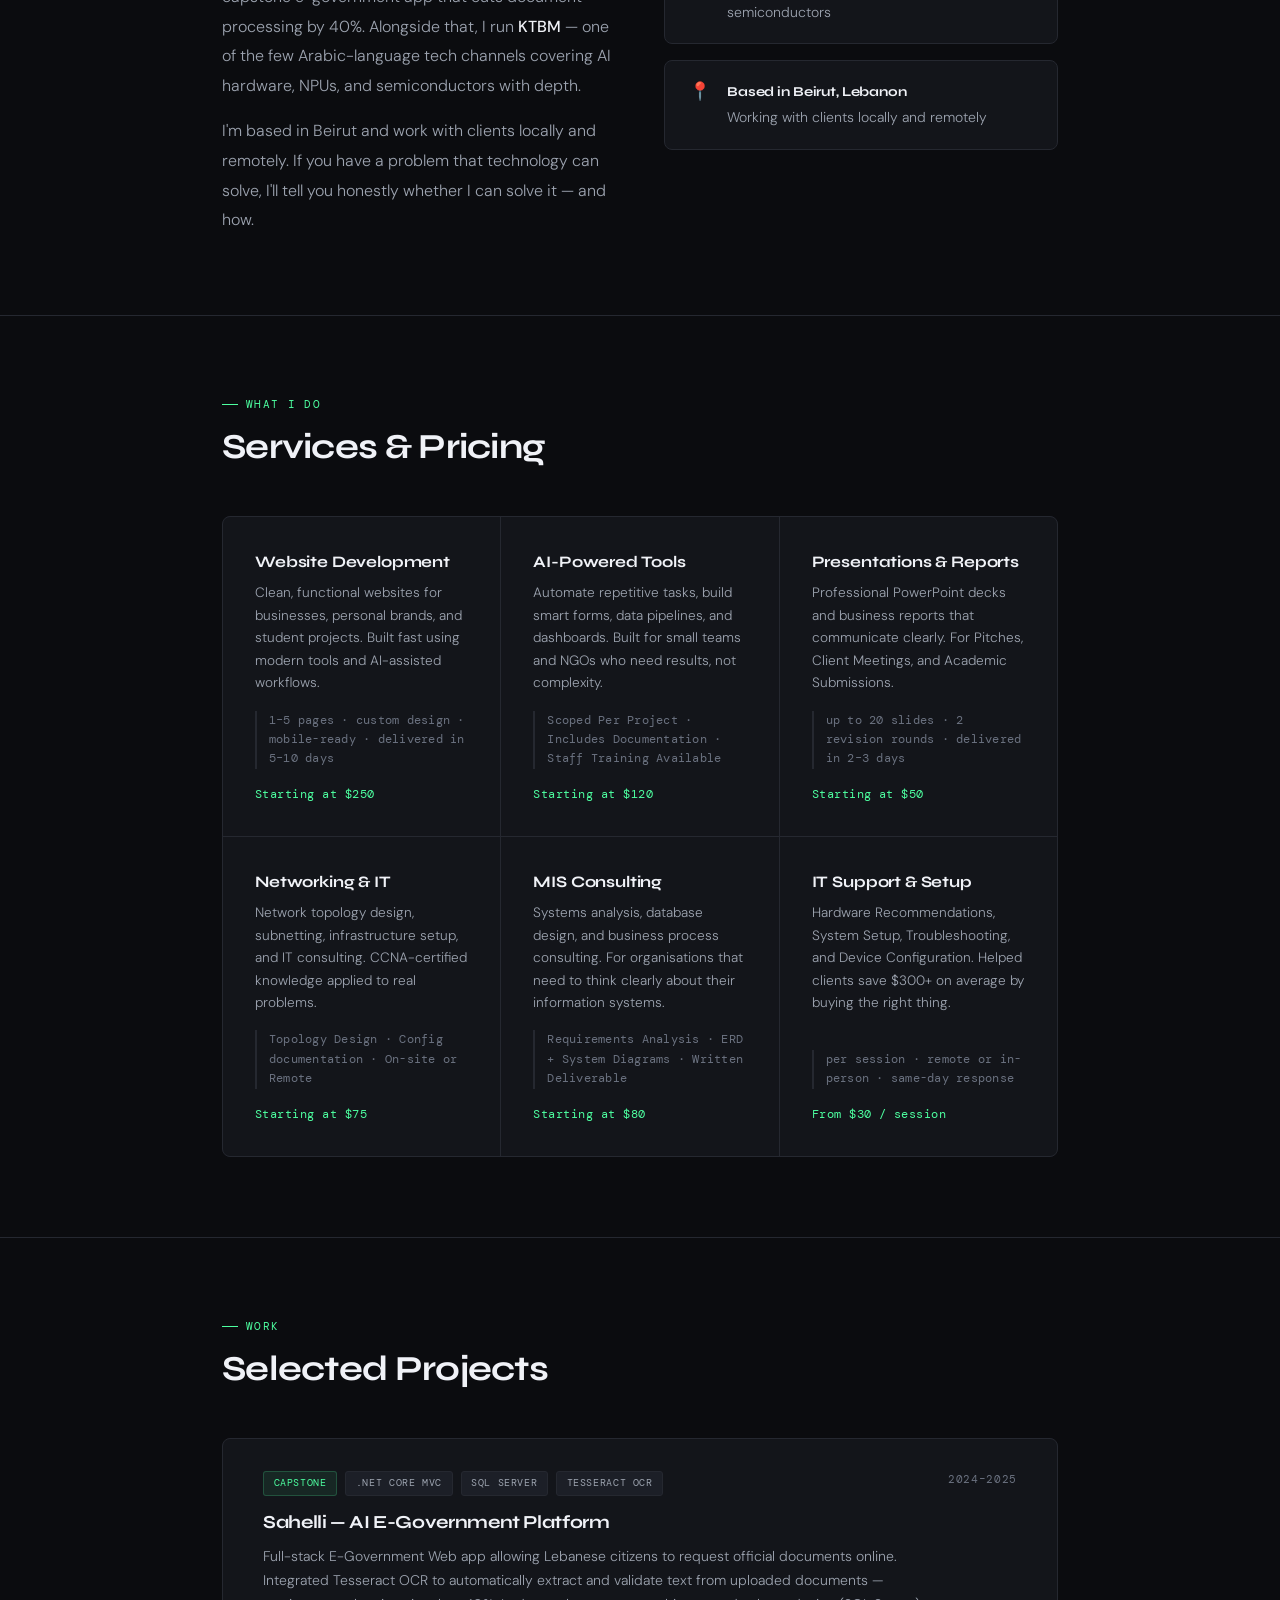
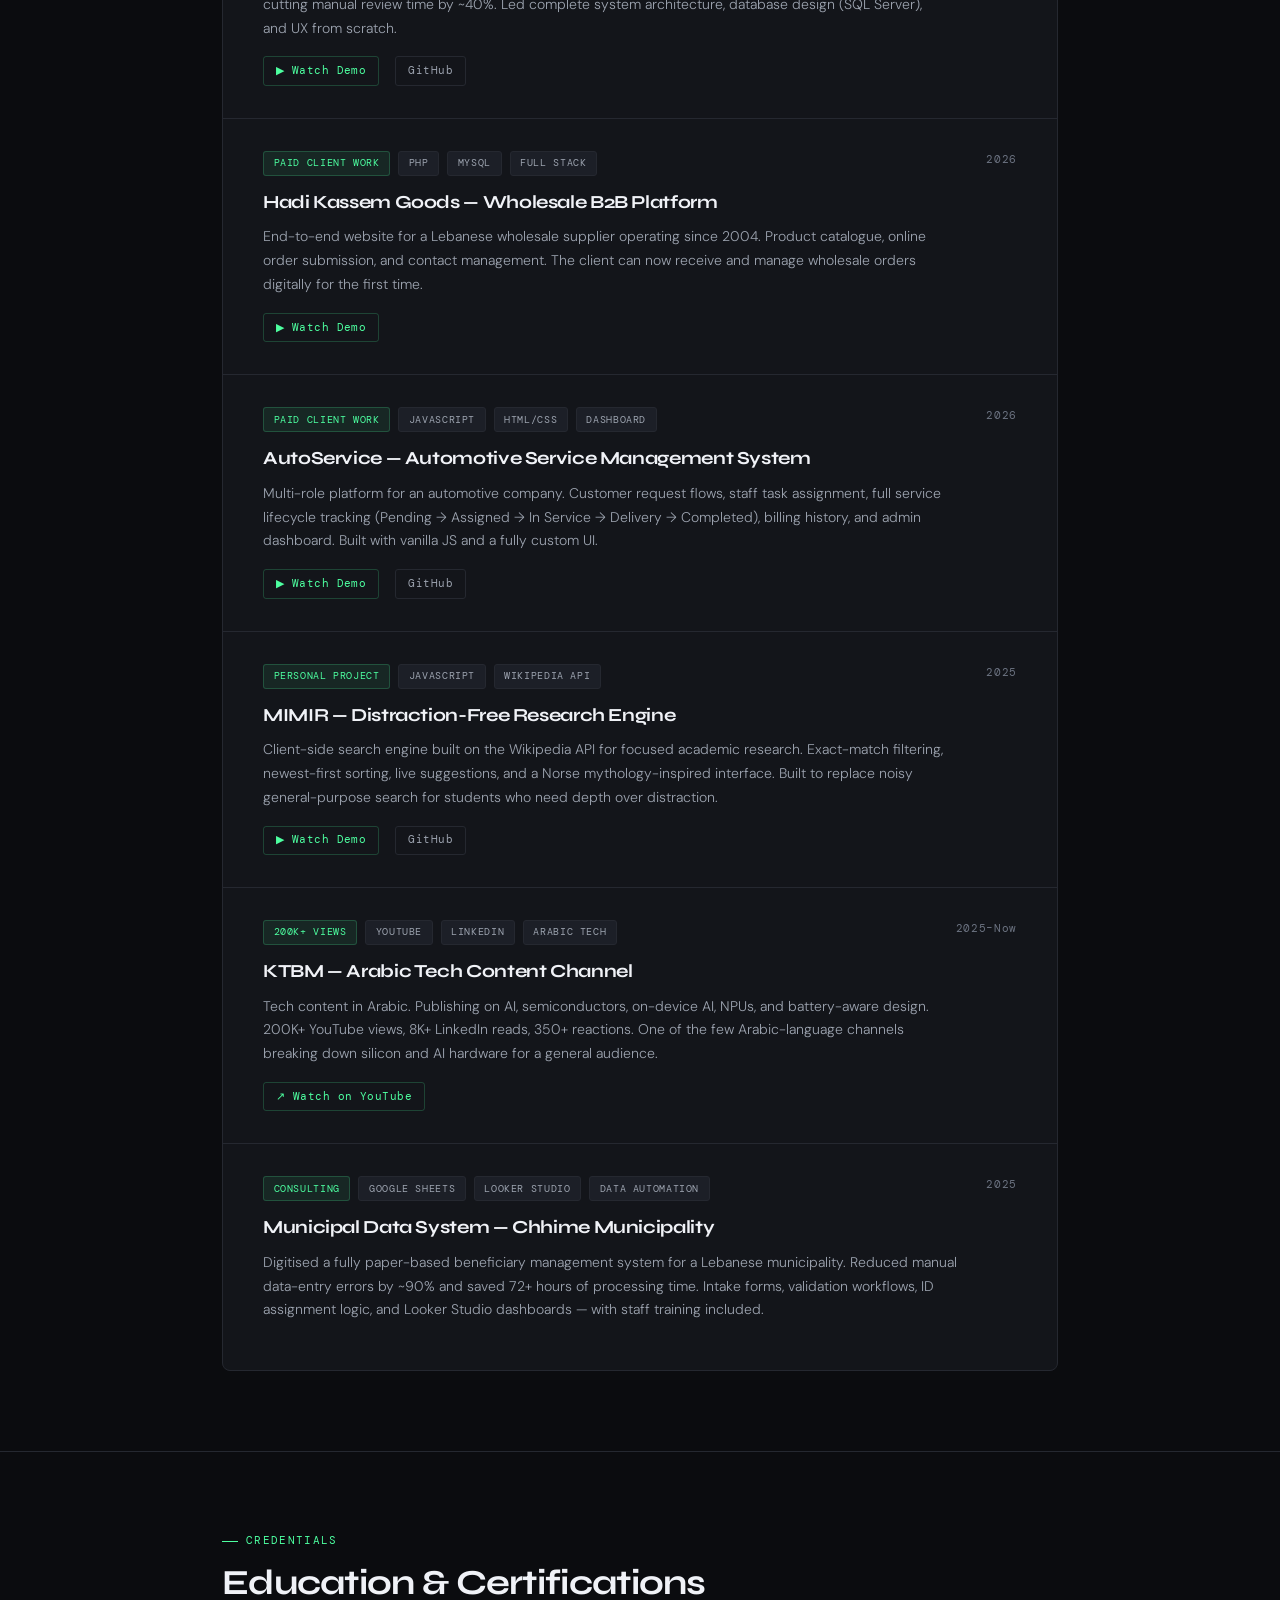
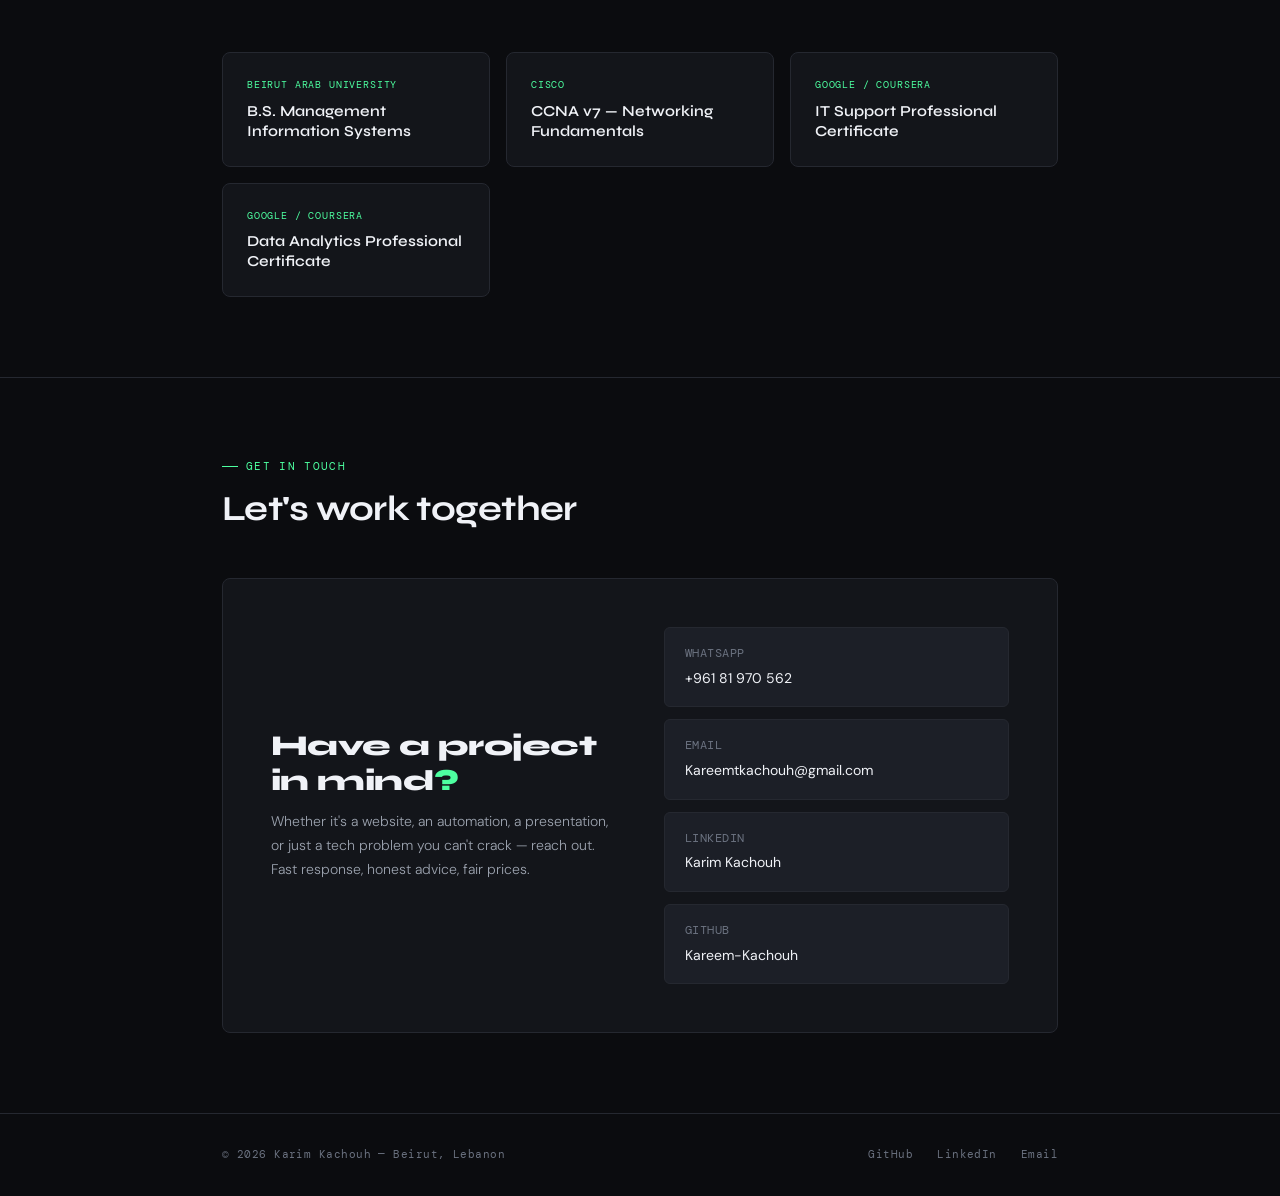
==== commit bf7e320f: "Refactor service details and demo links Updated service names and descriptions to improve formatting" ====
--- a/index.html
+++ b/index.html
@@ -872,49 +872,43 @@
     <div class="services-grid">
 
       <div class="service-card">
-        <div class="service-icon">🌐</div>
-        <div class="service-name">Website Development</div>
+        <div class="service-name"><b>Website Development</b></div>
         <div class="service-desc">Clean, functional websites for businesses, personal brands, and student projects. Built fast using modern tools and AI-assisted workflows.</div>
         <div class="service-scope">1–5 pages · custom design · mobile-ready · delivered in 5–10 days</div>
-        <div class="service-price">Starting at $200</div>
+        <div class="service-price">Starting at $250</div>
       </div>
 
       <div class="service-card">
-        <div class="service-icon">🤖</div>
-        <div class="service-name">AI-Powered Tools</div>
+        <div class="service-name"><b>AI-Powered Tools</b></div>
         <div class="service-desc">Automate repetitive tasks, build smart forms, data pipelines, and dashboards. Built for small teams and NGOs who need results, not complexity.</div>
-        <div class="service-scope">scoped per project · includes documentation · staff training available</div>
+        <div class="service-scope">Scoped Per Project · Includes Documentation · Staff Training Available</div>
         <div class="service-price">Starting at $120</div>
       </div>
 
       <div class="service-card">
-        <div class="service-icon">📊</div>
-        <div class="service-name">Presentations & Reports</div>
-        <div class="service-desc">Professional PowerPoint decks and business reports that communicate clearly. For pitches, client meetings, and academic submissions.</div>
+        <div class="service-name"><b>Presentations & Reports</b></div>
+        <div class="service-desc">Professional PowerPoint decks and business reports that communicate clearly. For Pitches, Client Meetings, and Academic Submissions.</div>
         <div class="service-scope">up to 20 slides · 2 revision rounds · delivered in 2–3 days</div>
         <div class="service-price">Starting at $50</div>
       </div>
 
       <div class="service-card">
-        <div class="service-icon">🖧</div>
-        <div class="service-name">Networking & IT</div>
+        <div class="service-name"><b>Networking & IT</b></div>
         <div class="service-desc">Network topology design, subnetting, infrastructure setup, and IT consulting. CCNA-certified knowledge applied to real problems.</div>
-        <div class="service-scope">topology design · config documentation · on-site or remote</div>
+        <div class="service-scope">Topology Design · Config documentation · On-site or Remote</div>
         <div class="service-price">Starting at $75</div>
       </div>
 
       <div class="service-card">
-        <div class="service-icon">📋</div>
-        <div class="service-name">MIS Consulting</div>
-        <div class="service-desc">Systems analysis, database design, and business process consulting. For organizations that need to think clearly about their information systems.</div>
-        <div class="service-scope">requirements analysis · ERD + system diagrams · written deliverable</div>
+        <div class="service-name"><b>MIS Consulting</b></div>
+        <div class="service-desc">Systems analysis, database design, and business process consulting. For organisations that need to think clearly about their information systems.</div>
+        <div class="service-scope">Requirements Analysis · ERD + System Diagrams · Written Deliverable</div>
         <div class="service-price">Starting at $80</div>
       </div>
 
       <div class="service-card">
-        <div class="service-icon">🔧</div>
-        <div class="service-name">IT Support & Setup</div>
-        <div class="service-desc">Hardware recommendations, system setup, troubleshooting, and device configuration. Helped clients save $300+ on average by buying the right thing.</div>
+        <div class="service-name"><b>IT Support & Setup</b></div>
+        <div class="service-desc">Hardware Recommendations, System Setup, Troubleshooting, and Device Configuration. Helped clients save $300+ on average by buying the right thing.</div>
         <div class="service-scope">per session · remote or in-person · same-day response</div>
         <div class="service-price">From $30 / session</div>
       </div>
@@ -939,9 +933,9 @@
             <span class="tag">Tesseract OCR</span>
           </div>
           <div class="project-name">Sahelli — AI E-Government Platform</div>
-          <div class="project-desc">Full-stack e-government web app allowing Lebanese citizens to request official documents online. Integrated Tesseract OCR to automatically extract and validate text from uploaded documents — cutting manual review time by ~40%. Led complete system architecture, database design (SQL Server), and UX from scratch.</div>
+          <div class="project-desc">Full-stack E-Government Web app allowing Lebanese citizens to request official documents online. Integrated Tesseract OCR to automatically extract and validate text from uploaded documents — cutting manual review time by ~40%. Led complete system architecture, database design (SQL Server), and UX from scratch.</div>
           <div class="project-links">
-            <a href="[YOUTUBE_UNLISTED_LINK]" class="project-link" target="_blank">▶ Watch Demo</a>
+            <a href="https://youtu.be/hbAavx_fcUQ" class="project-link" target="_blank">▶ Watch Demo</a>
             <a href="[GITHUB_LINK]" class="project-link secondary" target="_blank">GitHub</a>
           </div>
         </div>
@@ -959,9 +953,9 @@
             <span class="tag">Full Stack</span>
           </div>
           <div class="project-name">Hadi Kassem Goods — Wholesale B2B Platform</div>
-          <div class="project-desc">End-to-end website for a Lebanese wholesale supplier operating since 2004. Product catalog, online order submission, and contact management. The client can now receive and manage wholesale orders digitally for the first time.</div>
+          <div class="project-desc">End-to-end website for a Lebanese wholesale supplier operating since 2004. Product catalogue, online order submission, and contact management. The client can now receive and manage wholesale orders digitally for the first time.</div>
           <div class="project-links">
-            <a href="[YOUTUBE_UNLISTED_LINK]" class="project-link" target="_blank">▶ Watch Demo</a>
+            <a href="[https://youtu.be/--DwTgLCA6s" class="project-link" target="_blank">▶ Watch Demo</a>
           </div>
         </div>
         <div class="project-meta">
@@ -980,7 +974,7 @@
           <div class="project-name">AutoService — Automotive Service Management System</div>
           <div class="project-desc">Multi-role platform for an automotive company. Customer request flows, staff task assignment, full service lifecycle tracking (Pending → Assigned → In Service → Delivery → Completed), billing history, and admin dashboard. Built with vanilla JS and a fully custom UI.</div>
           <div class="project-links">
-            <a href="[YOUTUBE_UNLISTED_LINK]" class="project-link" target="_blank">▶ Watch Demo</a>
+            <a href="https://youtu.be/9ZpyQvA841g" class="project-link" target="_blank">▶ Watch Demo</a>
             <a href="[GITHUB_LINK]" class="project-link secondary" target="_blank">GitHub</a>
           </div>
         </div>
@@ -1017,7 +1011,7 @@
             <span class="tag">Arabic Tech</span>
           </div>
           <div class="project-name">KTBM — Arabic Tech Content Channel</div>
-          <div class="project-desc">Tech content in Arabic — no fluff. Publishing on AI, semiconductors, on-device AI, NPUs, and battery-aware design. 200K+ YouTube views, 8K+ LinkedIn reads, 350+ reactions. One of the few Arabic-language channels breaking down silicon and AI hardware for a general audience.</div>
+          <div class="project-desc">Tech content in Arabic. Publishing on AI, semiconductors, on-device AI, NPUs, and battery-aware design. 200K+ YouTube views, 8K+ LinkedIn reads, 350+ reactions. One of the few Arabic-language channels breaking down silicon and AI hardware for a general audience.</div>
           <div class="project-links">
             <a href="https://www.youtube.com/@K-TBM" class="project-link" target="_blank">↗ Watch on YouTube</a>
           </div>
@@ -1036,9 +1030,9 @@
             <span class="tag">Data Automation</span>
           </div>
           <div class="project-name">Municipal Data System — Chhime Municipality</div>
-          <div class="project-desc">Digitized a fully paper-based beneficiary management system for a Lebanese municipality. Reduced manual data-entry errors by ~90% and saved 72+ hours of processing time. Intake forms, validation workflows, ID assignment logic, and Looker Studio dashboards — with staff training included.</div>
+          <div class="project-desc"> Digitised a fully paper-based beneficiary management system for a Lebanese municipality. Reduced manual data-entry errors by ~90% and saved 72+ hours of processing time. Intake forms, validation workflows, ID assignment logic, and Looker Studio dashboards — with staff training included.</div>
           <div class="project-links">
-            <a href="[YOUTUBE_UNLISTED_LINK]" class="project-link" target="_blank">▶ Watch Demo</a>
+              <!--href-->
           </div>
         </div>
         <div class="project-meta">
